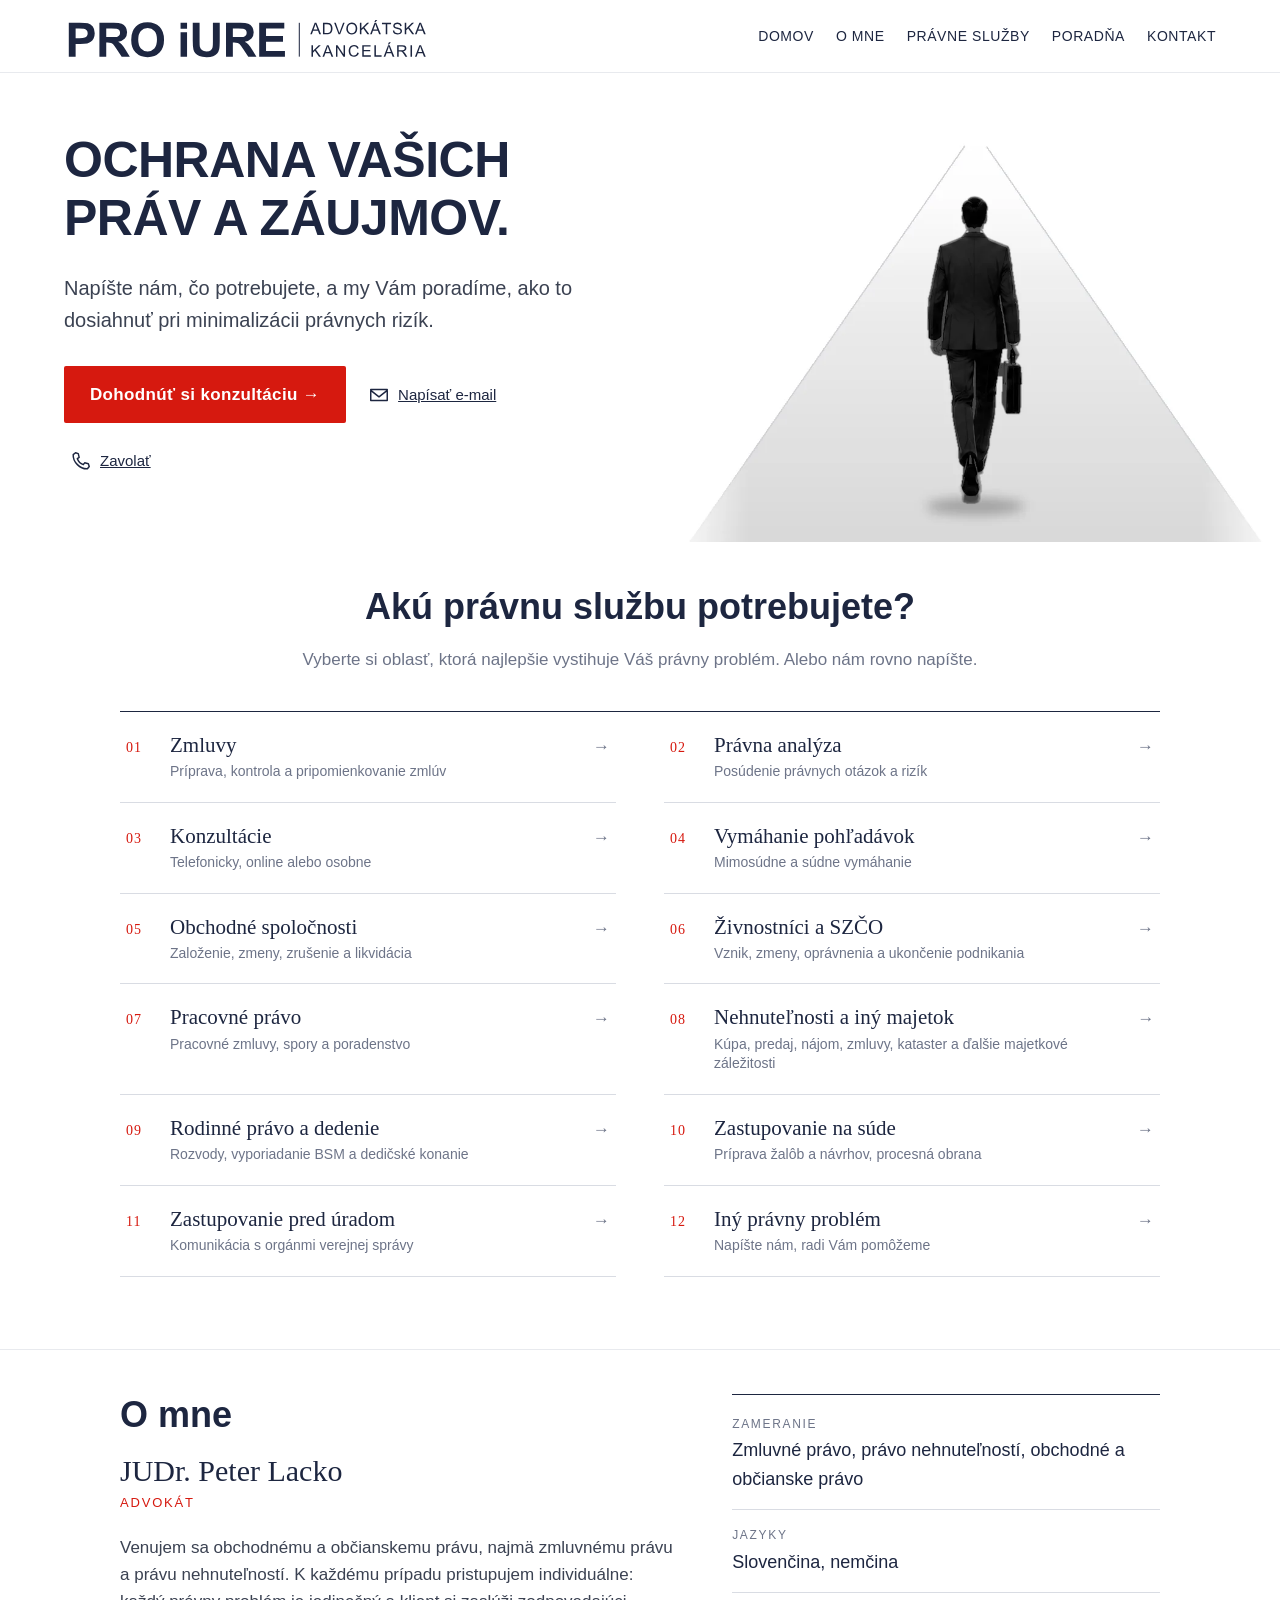
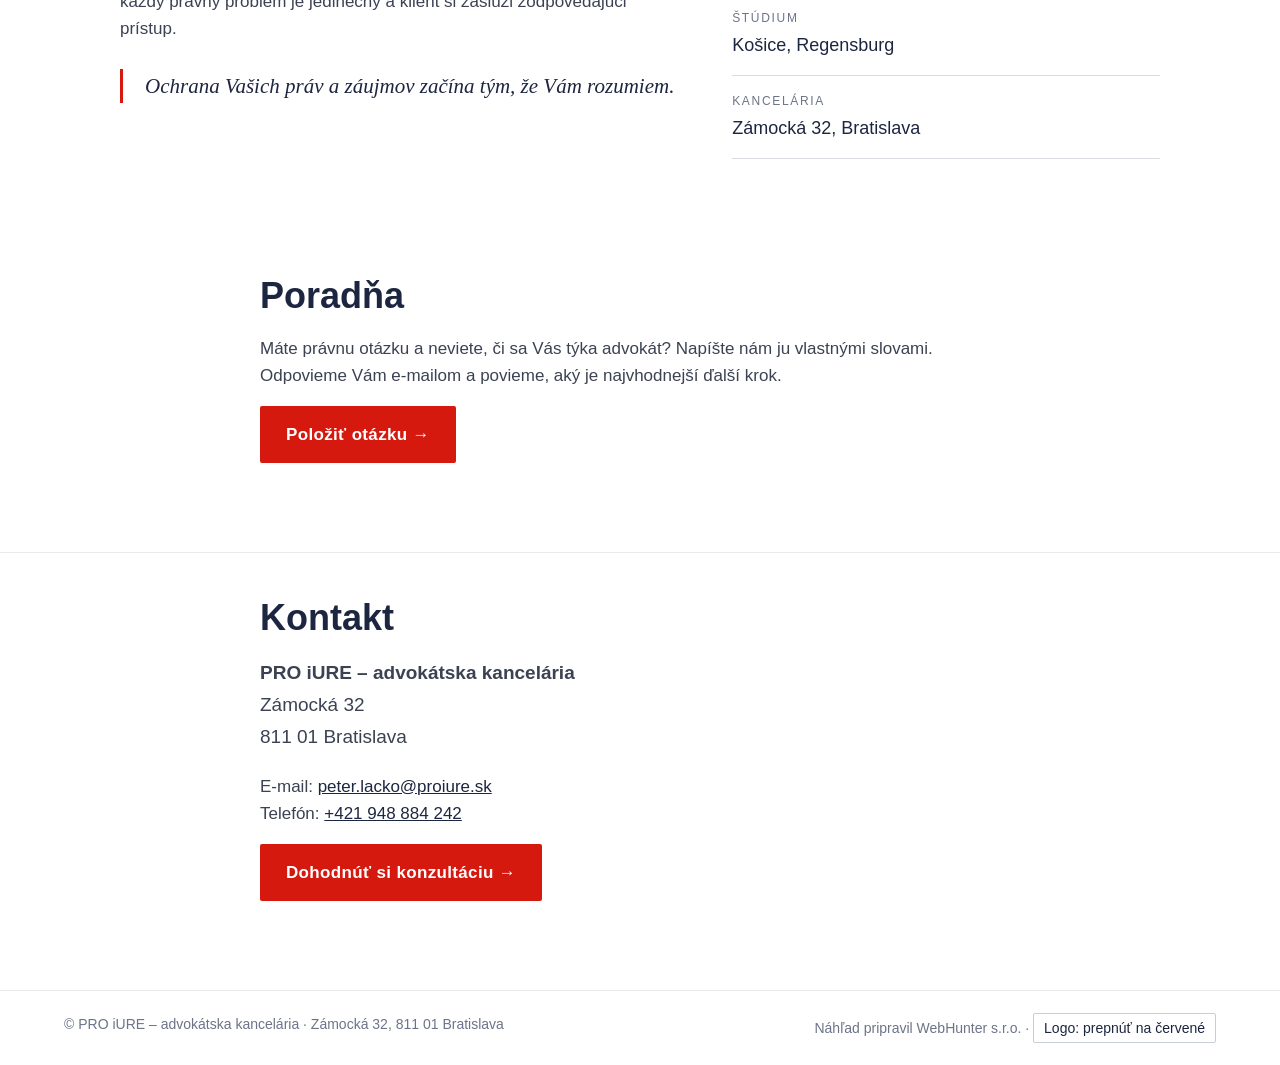
==== b/index.html @ a9480b76 "Služby typograficky bez ikon, O mne bez fotky s miestom na portrét" ====
<!DOCTYPE html>
<html lang="sk"><head>
<meta charset="utf-8"><meta name="viewport" content="width=device-width,initial-scale=1">
<meta name="robots" content="noindex,nofollow">
<meta property="og:title" content="PRO iURE – advokátska kancelária, Bratislava">
<meta property="og:description" content="Ochrana Vašich práv a záujmov. Advokátska kancelária Peter Lacko, Bratislava.">
<meta property="og:image" content="https://webhunter-navrhy.github.io/sk-proiure/img/hero-b.webp">
<script type="application/ld+json">{"@context":"https://schema.org","@type":"LegalService","name":"PRO iURE – advokátska kancelária","founder":{"@type":"Person","name":"Peter Lacko"},"email":"peter.lacko@proiure.sk","address":{"@type":"PostalAddress","addressLocality":"Bratislava","addressCountry":"SK"}}</script>
<title>PRO iURE – advokátska kancelária, Bratislava</title>
<meta name="description" content="Advokátska kancelária PRO iURE v Bratislave. Zmluvy, obchodné spoločnosti, nehnuteľnosti, pracovné právo, vymáhanie pohľadávok a zastupovanie. Slovensky a nemecky.">
<link rel="stylesheet" href="../style.css?v=11">
</head><body>
<header class="top"><a class="logo" href="#domov" aria-label="PRO iURE – advokátska kancelária"><svg xmlns="http://www.w3.org/2000/svg" viewBox="-4 -26 1072.7 130.0" aria-hidden="true" ><path transform="translate(0,100.0)" d="M10.163710777626195 0.0V-100.0H42.56480218281037Q60.982264665757164 -100.0 66.57571623465212 -98.49931787175989Q75.17053206002728 -96.24829467939973 80.96862210095497 -88.71077762619373Q86.76671214188268 -81.17326057298773 86.76671214188268 -69.23601637107777Q86.76671214188268 -60.027285129604365 83.4242837653479 -53.75170532060027Q80.0818553888131 -47.47612551159618 74.93178717598909 -43.89495225102319Q69.78171896316508 -40.3137789904502 64.46111869031378 -39.15416098226466Q57.23055934515689 -37.72169167803547 43.519781718963166 -37.72169167803547H30.354706684856755V0.0ZM30.354706684856755 -83.08321964529331V-54.70668485675307H41.40518417462483Q53.34242837653479 -54.70668485675307 57.36698499317872 -56.27557980900409Q61.391541609822646 -57.844474761255114 63.67667121418826 -61.186903137789905Q65.96180081855388 -64.5293315143247 65.96180081855388 -68.96316507503411Q65.96180081855388 -74.42019099590723 62.755798090040926 -77.96725784447477Q59.54979536152797 -81.5143246930423 54.63847203274216 -82.40109140518418Q51.02319236016371 -83.08321964529331 40.10914051841746 -83.08321964529331Z M100.61664392905865 0.0V-100.0H143.11323328785812Q159.14324693042292 -100.0 166.40791268758528 -97.3055934515689Q173.67257844474761 -94.61118690313779 178.03819918144612 -87.72169167803547Q182.40381991814462 -80.83219645293315 182.40381991814462 -71.96452933151433Q182.40381991814462 -60.70941336971351 175.78717598908594 -53.37653478854025Q169.17053206002728 -46.043656207366986 156.00545702592086 -44.13369713506139Q162.55388813096863 -40.3137789904502 166.81718963165076 -35.74351978171896Q171.08049113233287 -31.173260572987722 178.31105047748974 -19.508867667121418L190.52114597544337 0.0H166.3738062755798L151.7762619372442 -21.759890859481583Q144.0 -33.42428376534789 141.1350613915416 -36.45975443383357Q138.2701227830832 -39.49522510231924 135.06412005457025 -40.620736698499314Q131.85811732605728 -41.7462482946794 124.90040927694406 -41.7462482946794H120.80763983628921V0.0ZM120.80763983628921 -57.70804911323329H135.7462482946794Q150.27557980900409 -57.70804911323329 153.89085948158254 -58.93587994542974Q157.50613915416096 -60.16371077762619 159.5525238744884 -63.165075034106415Q161.59890859481584 -66.16643929058664 161.59890859481584 -70.66848567530695Q161.59890859481584 -75.7162346521146 158.90450204638472 -78.8199181446112Q156.2100954979536 -81.92360163710778 151.2987721691678 -82.74215552523874Q148.8431105047749 -83.08321964529331 136.56480218281035 -83.08321964529331H120.80763983628921Z M194.54843110504774 -49.38608458390178Q194.54843110504774 -64.66575716234652 199.11869031377898 -75.03410641200546Q202.5293315143247 -82.67394270122783 208.42974079126876 -88.74488403819919Q214.33015006821282 -94.81582537517053 221.35607094133695 -97.74897680763983Q230.70122783083218 -101.70532060027286 242.9113233287858 -101.70532060027286Q265.012278308322 -101.70532060027286 278.2796725784448 -87.99454297407914Q291.5470668485675 -74.2837653478854 291.5470668485675 -49.86357435197817Q291.5470668485675 -25.648021828103683 278.3819918144611 -11.971350613915416Q265.2169167803547 1.7053206002728514 243.18417462482947 1.7053206002728514Q220.87858117326056 1.7053206002728514 207.71350613915416 -11.903137789904502Q194.54843110504774 -25.511596180081856 194.54843110504774 -49.38608458390178ZM215.35334242837652 -50.068212824010914Q215.35334242837652 -33.08321964529332 223.19781718963162 -24.317871759890863Q231.04229195088675 -15.552523874488404 243.11596180081855 -15.552523874488404Q255.18963165075036 -15.552523874488404 262.9317871759891 -24.249658935879943Q270.6739427012278 -32.946793997271484 270.6739427012278 -50.34106412005457Q270.6739427012278 -67.53069577080491 263.1364256480218 -75.98908594815825Q255.59890859481584 -84.4474761255116 243.11596180081855 -84.4474761255116Q230.63301500682127 -84.4474761255116 222.99317871759888 -75.88676671214188Q215.35334242837652 -67.32605729877217 215.35334242837652 -50.068212824010914Z  M340.39290586630284 -82.26466575716235V-100.0H359.5607094133697V-82.26466575716235ZM340.39290586630284 0.0V-72.44201909959072H359.5607094133697V0.0Z M376.4120054570259 -100.0H396.60300136425644V-45.839017735334245Q396.60300136425644 -32.946793997271484 397.3533424283765 -29.1268758526603Q398.64938608458385 -22.987721691678036 403.5266030013642 -19.27012278308322Q408.40381991814456 -15.552523874488404 416.8622100954979 -15.552523874488404Q425.4570259208731 -15.552523874488404 429.82264665757157 -19.065484311050476Q434.1882673942701 -22.57844474761255 435.075034106412 -27.694406548431104Q435.96180081855385 -32.81036834924966 435.96180081855385 -44.679399727148706V-100.0H456.1527967257844V-47.47612551159618Q456.1527967257844 -29.46793997271487 454.5156889495225 -22.032742155525238Q452.87858117326056 -14.597544338335608 448.4788540245566 -9.481582537517053Q444.07912687585264 -4.365620736698499 436.7121418826739 -1.330150068212824Q429.3451568894952 1.7053206002728514 417.47612551159614 1.7053206002728514Q403.1514324693042 1.7053206002728514 395.75034106412 -1.6030013642564804Q388.34924965893583 -4.911323328785812 384.0518417462482 -10.197817189631651Q379.75443383356065 -15.48431105047749 378.3901773533424 -21.282401091405184Q376.4120054570259 -29.877216916780355 376.4120054570259 -46.65757162346521Z M474.70941336971345 0.0V-100.0H517.2060027285129Q533.2360163710778 -100.0 540.5006821282401 -97.3055934515689Q547.7653478854024 -94.61118690313779 552.1309686221009 -87.72169167803547Q556.4965893587994 -80.83219645293315 556.4965893587994 -71.96452933151433Q556.4965893587994 -60.70941336971351 549.8799454297407 -53.37653478854025Q543.263301500682 -46.043656207366986 530.0982264665756 -44.13369713506139Q536.6466575716235 -40.3137789904502 540.9099590723056 -35.74351978171896Q545.1732605729876 -31.173260572987722 552.4038199181446 -19.508867667121418L564.6139154160982 0.0H540.4665757162346L525.869031377899 -21.759890859481583Q518.0927694406548 -33.42428376534789 515.2278308321963 -36.45975443383357Q512.362892223738 -39.49522510231924 509.156889495225 -40.620736698499314Q505.9508867667121 -41.7462482946794 498.9931787175989 -41.7462482946794H494.900409276944V0.0ZM494.900409276944 -57.70804911323329H509.8390177353342Q524.3683492496589 -57.70804911323329 527.9836289222374 -58.93587994542974Q531.5989085948157 -60.16371077762619 533.6452933151431 -63.165075034106415Q535.6916780354707 -66.16643929058664 535.6916780354707 -70.66848567530695Q535.6916780354707 -75.7162346521146 532.9972714870396 -78.8199181446112Q530.3028649386084 -81.92360163710778 525.3915416098226 -82.74215552523874Q522.9358799454296 -83.08321964529331 510.6575716234652 -83.08321964529331H494.900409276944Z M572.7339699863574 0.0V-100.0H646.8813096862209V-83.08321964529331H592.9249658935879V-60.91405184174625H643.1296043656207V-44.065484311050476H592.9249658935879V-16.84856753069577H648.7912687585265V0.0Z"/><rect x="689.7" y="0" width="3" height="100.0"/><path transform="translate(723.7,34.0)" d="M-0.06952965235173825 0.0 12.978868438991139 -33.97682344921609H17.822767552828903L31.728698023176552 0.0H26.606680299931835L22.643490115882756 -10.29038854805726H8.43626448534424L4.704839809134288 0.0ZM9.734151329243353 -13.952283571915475H21.25289706884799L17.70688479890934 -23.36196319018405Q16.084526244035448 -27.64962508520791 15.296523517382413 -30.407634628493525Q14.647580095432856 -27.139740967961828 13.465576005453306 -23.918200408997954Z M37.452514539721264 0.0V-33.97682344921609H49.1566726855972Q53.11986286964628 -33.97682344921609 55.205752440198424 -33.49011588275392Q58.125997838971436 -32.81799591002045 60.18871085873967 -31.056578050443083Q62.877190749673545 -28.785276073619634 64.20984241974853 -25.250852079072942Q65.54249408982352 -21.716428084526246 65.54249408982352 -17.173824130879346Q65.54249408982352 -13.303340149965917 64.63860860925092 -10.313565098841172Q63.73472312867832 -7.323790047716428 62.32095353085964 -5.365371506475801Q60.90718393304097 -3.406952965235174 59.226884001207296 -2.2828902522154055Q57.546584069373615 -1.1588275391956373 55.170987614022565 -0.5794137695978187Q52.79539115867151 0.0 49.712909904411106 0.0ZM41.948765391800336 -4.009543285616905H49.203025787165025Q52.56362565083238 -4.009543285616905 54.47569109050518 -4.635310156782549Q56.38775653017798 -5.261077027948193 57.52340751858971 -6.396728016359918Q59.12258952267968 -7.995910020449898 60.01488672786033 -10.695978186775733Q60.90718393304097 -13.396046353101568 60.90718393304097 -17.243353783231086Q60.90718393304097 -22.573960463531016 59.157354348855556 -25.43626448534424Q57.40752476467014 -28.298568507157466 54.90445728000756 -29.2719836400818Q53.09668631886237 -29.967280163599185 49.08714303324546 -29.967280163599185H41.948765391800336Z M83.5730590726259 0.0 70.40877822736346 -33.97682344921609H75.27585389198514L84.10611974065588 -9.293796864349012Q85.17224107671588 -6.32719836400818 85.89071415101718 -3.7314246762099526Q86.67871687767021 -6.512610770279482 87.72166166294627 -9.293796864349012L96.89957577337573 -33.97682344921609H101.48853282859045L88.18519267862453 0.0Z M106.28528731377867 -16.5480572597137Q106.28528731377867 -25.007498295841856 110.82789126742557 -29.79345603271984Q115.37049522107246 -34.57941376959782 122.55522596408541 -34.57941376959782Q127.2600657732197 -34.57941376959782 131.03784355099748 -32.331288343558285Q134.81562132877525 -30.083162917518745 136.7972164207998 -26.062031356509884Q138.77881151282435 -22.040899795501023 138.77881151282435 -16.942058623040218Q138.77881151282435 -11.773687798227677 136.6929219422722 -7.6946148602590325Q134.60703237172004 -3.615541922290389 130.78290149237444 -1.5180640763462852Q126.95877061302883 0.5794137695978187 122.5320494133015 0.5794137695978187Q117.73450340103156 0.5794137695978187 113.95672562325379 -1.7382413087934563Q110.178947845476 -4.055896387184731 108.23211757962733 -8.065439672801636Q106.28528731377867 -12.074982958418541 106.28528731377867 -16.5480572597137ZM110.9205974705612 -16.478527607361965Q110.9205974705612 -10.336741649625086 114.22325595726878 -6.802317655078392Q117.52591444397635 -3.2678936605316973 122.50887286251759 -3.2678936605316973Q127.58453748419447 -3.2678936605316973 130.86401942011813 -6.837082481254261Q134.14350135604178 -10.406271301976824 134.14350135604178 -16.96523517382413Q134.14350135604178 -21.113837764144513 132.74132003361507 -24.207907293796865Q131.33913871118835 -27.301976823449216 128.6390705448625 -29.005453306066805Q125.93900237853667 -30.70892978868439 122.57840251486932 -30.70892978868439Q117.8040330533833 -30.70892978868439 114.36231526197224 -27.429447852760738Q110.9205974705612 -24.149965916837083 110.9205974705612 -16.478527607361965Z M146.51898794756946 0.0V-33.97682344921609H151.01523879964853V-17.127471029311522L167.887767770337 -33.97682344921609H173.98320062650606L159.7296218943997 -20.209952283571916L174.6089674976717 0.0H168.67577049699003L156.57761098778758 -17.19700068166326L151.01523879964853 -11.773687798227677V0.0Z M176.76359519349384 0.0 189.81199328483672 -33.97682344921609H194.6558923986745L208.56182286902214 0.0H203.43980514577743L199.47661496172833 -10.29038854805726H185.26938933118984L181.53796465497987 0.0ZM186.56727617508895 -13.952283571915475H198.0860219146936L194.54000964475492 -23.36196319018405Q192.91765108988105 -27.64962508520791 192.129648363228 -30.407634628493525Q191.48070494127845 -27.139740967961828 190.2987008512989 -23.918200408997954ZM189.37163881994238 -36.06271301976824 192.45412007420276 -42.5521472392638H197.92378605920618L192.82494488674539 -36.06271301976824Z M222.9304928279663 0.0V-29.967280163599185H211.73621879933646V-33.97682344921609H238.66737081024309V-29.967280163599185H227.42674368004538V0.0Z M243.88130320954173 -10.916155419222905 248.12261200299776 -11.286980231765508Q248.4239071631886 -8.737559645535105 249.52479332542447 -7.103612815269257Q250.62567948766034 -5.469665985003409 252.9433345660516 -4.461486025903204Q255.26098964444287 -3.4533060668029996 258.15805849243196 -3.4533060668029996Q260.7306556294463 -3.4533060668029996 262.70066244607887 -4.21813224267212Q264.67066926271144 -4.982958418541241 265.6324961202438 -6.315610088616223Q266.5943229777762 -7.6482617586912065 266.5943229777762 -9.224267211997274Q266.5943229777762 -10.823449216087253 265.6672609464197 -12.01704158145876Q264.74019891506316 -13.210633946830267 262.6079562429432 -14.021813224267213Q261.2405397466924 -14.554873892297206 256.558876488342 -15.678936605316974Q251.8772132299916 -16.80299931833674 249.99991261649467 -17.79959100204499Q247.56637478418384 -19.07430129516019 246.37278241881233 -20.96319018404908Q245.17919005344083 -22.85207907293797 245.17919005344083 -25.192910702113156Q245.17919005344083 -27.765507839127473 246.63931275282732 -30.00204498977505Q248.09943545221384 -32.23858214042263 250.9037980970673 -33.397409679618264Q253.70816074192072 -34.556237218813905 257.1382902579398 -34.556237218813905Q260.91606803571756 -34.556237218813905 263.8015486083147 -33.33946830265849Q266.68702918091185 -32.122699386503065 268.239858083434 -29.758691206543965Q269.79268698595615 -27.394683026584868 269.9085697398757 -24.404907975460123L265.59773129406796 -24.080436264485346Q265.25008303230925 -27.301976823449216 263.2453113895008 -28.947511929107023Q261.2405397466924 -30.593047034764826 257.3237026642111 -30.593047034764826Q253.24462972624247 -30.593047034764826 251.3789173881375 -29.098159509202453Q249.51320505003252 -27.603271983640084 249.51320505003252 -25.49420586230402Q249.51320505003252 -23.663258350374914 250.83426844471555 -22.481254260395364Q252.13215528861465 -21.299250170415814 257.61340954901004 -20.059304703476485Q263.0946638094054 -18.819359236537153 265.1342002783897 -17.89229720518064Q268.10079877873056 -16.52488070892979 269.5145683765492 -14.427402862985685Q270.9283379743679 -12.329925017041582 270.9283379743679 -9.595092024539877Q270.9283379743679 -6.883435582822086 269.3755090718457 -4.484662576687117Q267.8226801693236 -2.085889570552147 264.91402304594254 -0.7532379004771643Q262.0053659225615 0.5794137695978187 258.3666474494872 0.5794137695978187Q253.75451384348855 0.5794137695978187 250.63726776305228 -0.7648261758691208Q247.520021682616 -2.10906612133606 245.7470155476467 -4.809134287661895Q243.97400941267736 -7.50920245398773 243.88130320954173 -10.916155419222905Z M279.01616267087167 0.0V-33.97682344921609H283.51241352295074V-17.127471029311522L300.38494249363924 -33.97682344921609H306.4803753498083L292.22679661770195 -20.209952283571916L307.10614222097394 0.0H301.17294522029226L289.0747857110898 -17.19700068166326L283.51241352295074 -11.773687798227677V0.0Z M309.2607699167961 0.0 322.30916800813895 -33.97682344921609H327.15306712197673L341.0589975923244 0.0H335.93697986907966L331.97378968503057 -10.29038854805726H317.76656405449205L314.0351393782821 0.0ZM319.06445089839116 -13.952283571915475H330.5831966379958L327.0371843680572 -23.36196319018405Q325.41482581318326 -27.64962508520791 324.62682308653024 -30.407634628493525Q323.97787966458066 -27.139740967961828 322.79587557460115 -23.918200408997954Z"/><path transform="translate(723.7,100.0)" d="M3.476482617586912 0.0V-33.97682344921609H7.972733469665985V-17.127471029311522L24.845262440354464 -33.97682344921609H30.94069529652352L16.687116564417177 -20.209952283571916L31.566462167689163 0.0H25.633265167007497L13.535105657805044 -17.19700068166326L7.972733469665985 -11.773687798227677V0.0Z M36.06449666499582 0.0 49.112894756338704 -33.97682344921609H53.95679387017647L67.86272434052411 0.0H62.7407066172794L58.77751643323032 -10.29038854805726H44.5702908026918L40.83886612648185 0.0ZM45.868177646590915 -13.952283571915475H57.38692338619555L53.840911116256905 -23.36196319018405Q52.21855256138301 -27.64962508520791 51.43054983472997 -30.407634628493525Q50.78160641278042 -27.139740967961828 49.59960232280087 -23.918200408997954Z M75.88359455698551 0.0V-33.97682344921609H80.49572816298415L98.34167226659696 -7.300613496932516V-33.97682344921609H102.65251071240473V0.0H98.0403771064061L80.19443300279329 -26.699386503067487V0.0Z M138.92559633445578 -11.912747102931153 143.42184718653485 -10.777096114519427Q142.00807758871616 -5.237900477164281 138.334594289466 -2.329243353783231Q134.66111099021583 0.5794137695978187 129.35368086069982 0.5794137695978187Q123.86083832491249 0.5794137695978187 120.41912053350146 -1.6571233810497616Q116.9774027420904 -3.893660531697342 115.18122005633717 -8.134969325153374Q113.38503737058393 -12.376278118609408 113.38503737058393 -17.243353783231086Q113.38503737058393 -22.550783912747104 115.4129855641763 -26.502385821404225Q117.44093375776866 -30.45398773006135 121.18394670937056 -32.505112474437624Q124.92695966097247 -34.556237218813905 129.42321051305154 -34.556237218813905Q134.52205168551237 -34.556237218813905 137.9985343030993 -31.960463531015677Q141.4750169206862 -29.36468984321745 142.84243341693704 -24.659850034083163L138.4157122172097 -23.61690524880709Q137.23370812723016 -27.32515337423313 134.98558270119062 -29.01704158145876Q132.7374572751511 -30.70892978868439 129.3305043099159 -30.70892978868439Q125.41366722743464 -30.70892978868439 122.78312871346054 -28.83162917518746Q120.15259019948645 -26.954328561690527 119.08646886342646 -23.790729379686436Q118.02034752736648 -20.627130197682344 118.02034752736648 -17.266530334015Q118.02034752736648 -12.932515337423313 119.28346954508973 -9.699386503067485Q120.54659156281296 -6.466257668711656 123.21189490296294 -4.867075664621677Q125.8771982431129 -3.2678936605316973 128.9828560481572 -3.2678936605316973Q132.76063382593497 -3.2678936605316973 135.37958406451713 -5.446489434219496Q137.99853430309926 -7.625085207907294 138.92559633445578 -11.912747102931153Z M153.5286069735484 0.0V-33.97682344921609H178.0957508044959V-29.967280163599185H158.02485782562746V-19.56100886162236H176.82104051138072V-15.574642126789367H158.02485782562746V-4.009543285616905H178.88375353114895V0.0Z M189.38451468148904 0.0V-33.97682344921609H193.8807655335681V-4.009543285616905H210.6142351995531V0.0Z M216.71145170094974 0.0 229.7598497922926 -33.97682344921609H234.6037489061304L248.50967937647803 0.0H243.38766165323332L239.42447146918425 -10.29038854805726H225.21724583864574L221.48582116243577 0.0ZM226.51513268254485 -13.952283571915475H238.03387842214948L234.4878661522108 -23.36196319018405Q232.86550759733694 -27.64962508520791 232.0775048706839 -30.407634628493525Q231.42856144873434 -27.139740967961828 230.24655735875479 -23.918200408997954ZM229.31949532739827 -36.06271301976824 232.40197658165866 -42.5521472392638H237.87164256666208L232.77280139420128 -36.06271301976824Z M256.646432346859 0.0V-33.97682344921609H271.7111903564023Q276.2537943100492 -33.97682344921609 278.61780249000833 -33.061349693251536Q280.9818106699674 -32.14587593728698 282.39558026778604 -29.828220858895705Q283.80934986560476 -27.510565780504432 283.80934986560476 -24.706203135650988Q283.80934986560476 -21.0906612133606 281.46851823642953 -18.610770279481937Q279.12768660725436 -16.130879345603272 274.2374343918488 -15.458759372869803Q276.02202880221006 -14.601226993865032 276.9490908335666 -13.766871165644172Q278.91909765019915 -11.959100204498977 280.6805155097765 -9.247443762781186L286.5905359596743 0.0H280.93545756839956L276.4392067163205 -7.068847989093388Q274.4691998996879 -10.12815269256987 273.1944896065727 -11.750511247443763Q271.9197793134575 -13.372869802317656 270.91159935435735 -14.021813224267213Q269.9034193952571 -14.67075664621677 268.86047460998105 -14.92569870483981Q268.0956484341119 -15.087934560327199 266.35740712531845 -15.087934560327199H261.1426831989381V0.0ZM261.1426831989381 -18.98159509202454H270.8073048758297Q273.8897861300901 -18.98159509202454 275.6280274388836 -19.61895023858214Q277.366268747677 -20.25630538513974 278.27015422824957 -21.65848670756646Q279.1740397088222 -23.060668029993185 279.1740397088222 -24.706203135650988Q279.1740397088222 -27.116564417177916 277.4242101246368 -28.66939331970007Q275.67438054045135 -30.22222222222222 271.8966027626736 -30.22222222222222H261.1426831989381Z M296.0947054263061 0.0V-33.97682344921609H300.5909562783852V0.0Z M309.26076991679616 0.0 322.309168008139 -33.97682344921609H327.1530671219768L341.05899759232443 0.0H335.9369798690797L331.9737896850306 -10.29038854805726H317.7665640544921L314.03513937828217 0.0ZM319.0644508983912 -13.952283571915475H330.58319663799585L327.03718436805724 -23.36196319018405Q325.4148258131833 -27.64962508520791 324.6268230865303 -30.407634628493525Q323.9778796645807 -27.139740967961828 322.7958755746012 -23.918200408997954Z"/></svg></a>
<button class="burger" type="button" aria-label="Menu" aria-expanded="false"><span></span></button><nav aria-label="Hlavné menu" id="menu"><a href="#domov">Domov</a><a href="#o-mne">O mne</a><a href="#sluzby">Právne služby</a><a href="#poradna">Poradňa</a><a href="#kontakt">Kontakt</a></nav></header>
<main id="domov">
<section class="hero"><div class="hero-t">
<h1>Ochrana Vašich práv a záujmov.</h1>
<p class="lead">Napíšte nám, čo potrebujete, a my Vám poradíme, ako to dosiahnuť pri minimalizácii právnych rizík.</p>
<p class="cta"><a class="btn" href="#kontakt">Dohodnúť si konzultáciu →</a><a class="ic ic-t" href="mailto:peter.lacko@proiure.sk" aria-label="Napísať e-mail"><svg viewBox="0 0 24 24"><path d="M3 6h18v12H3zM3 7l9 7 9-7"/></svg><span>Napísať e-mail</span></a><a class="ic" href="tel:+421948884242" aria-label="Zavolať"><svg viewBox="0 0 24 24"><path d="M6 3l3 1 1 4-2 1.5a11 11 0 0 0 6.500 6.500L16 14l4 1 1 3-2 2.500C11 21 3 13 3.500 5z"/></svg><span>Zavolať</span></a></p>
</div>
<picture class="hero-i"><source media="(max-width:700px)" srcset="../img/hero-b-640.webp?v=9"><img src="../img/hero-b.webp?v=9" width="1000" height="770" alt="Advokát s aktovkou kráča priamou cestou"></picture>
</section>
<section id="sluzby" class="sec"><h2>Akú právnu službu potrebujete?</h2>
<p class="sub">Vyberte si oblasť, ktorá najlepšie vystihuje Váš právny problém. Alebo nám rovno napíšte.</p>
<div class="tiles"><a class="tile" href="#s-zmluvy" data-open="zmluvy"><em class="n" aria-hidden="true">01</em><span><b>Zmluvy</b><small>Príprava, kontrola a pripomienkovanie zmlúv</small></span><i aria-hidden="true">→</i></a><a class="tile" href="#s-analyza" data-open="analyza"><em class="n" aria-hidden="true">02</em><span><b>Právna analýza</b><small>Posúdenie právnych otázok a rizík</small></span><i aria-hidden="true">→</i></a><a class="tile" href="#s-konzultacie" data-open="konzultacie"><em class="n" aria-hidden="true">03</em><span><b>Konzultácie</b><small>Telefonicky, online alebo osobne</small></span><i aria-hidden="true">→</i></a><a class="tile" href="#s-pohladavky" data-open="pohladavky"><em class="n" aria-hidden="true">04</em><span><b>Vymáhanie pohľadávok</b><small>Mimosúdne a súdne vymáhanie</small></span><i aria-hidden="true">→</i></a><a class="tile" href="#s-spolocnosti" data-open="spolocnosti"><em class="n" aria-hidden="true">05</em><span><b>Obchodné spoločnosti</b><small>Založenie, zmeny, zrušenie a likvidácia</small></span><i aria-hidden="true">→</i></a><a class="tile" href="#s-zivnostnici" data-open="zivnostnici"><em class="n" aria-hidden="true">06</em><span><b>Živnostníci a SZČO</b><small>Vznik, zmeny, oprávnenia a ukončenie podnikania</small></span><i aria-hidden="true">→</i></a><a class="tile" href="#s-praca" data-open="praca"><em class="n" aria-hidden="true">07</em><span><b>Pracovné právo</b><small>Pracovné zmluvy, spory a poradenstvo</small></span><i aria-hidden="true">→</i></a><a class="tile" href="#s-nehnutelnosti" data-open="nehnutelnosti"><em class="n" aria-hidden="true">08</em><span><b>Nehnuteľnosti a iný majetok</b><small>Kúpa, predaj, nájom, zmluvy, kataster a ďalšie majetkové záležitosti</small></span><i aria-hidden="true">→</i></a><a class="tile" href="#s-rodina" data-open="rodina"><em class="n" aria-hidden="true">09</em><span><b>Rodinné právo a dedenie</b><small>Rozvody, vyporiadanie BSM a dedičské konanie</small></span><i aria-hidden="true">→</i></a><a class="tile" href="#s-sud" data-open="sud"><em class="n" aria-hidden="true">10</em><span><b>Zastupovanie na súde</b><small>Príprava žalôb a návrhov, procesná obrana</small></span><i aria-hidden="true">→</i></a><a class="tile" href="#s-urady" data-open="urady"><em class="n" aria-hidden="true">11</em><span><b>Zastupovanie pred úradom</b><small>Komunikácia s orgánmi verejnej správy</small></span><i aria-hidden="true">→</i></a><a class="tile" href="#s-ine" data-open="ine"><em class="n" aria-hidden="true">12</em><span><b>Iný právny problém</b><small>Napíšte nám, radi Vám pomôžeme</small></span><i aria-hidden="true">→</i></a></div>
<div class="dets" id="detaily"><article id="s-zmluvy" class="det" tabindex="-1"><h3>Zmluvy</h3><p>Vypracovanie a posudzovanie obchodnoprávnych a občianskoprávnych zmlúv. Zmluvu pred podpisom skontrolujeme a upozorníme Vás na riziká.</p><a class="btn" href="mailto:peter.lacko@proiure.sk?subject=Zmluvy">Napíšte nám k téme „Zmluvy“ →</a></article><article id="s-analyza" class="det" tabindex="-1"><h3>Právna analýza</h3><p>Posúdime Vašu právnu otázku alebo plánovaný krok a povieme Vám, aké riziká z neho plynú a ako ich obmedziť.</p><a class="btn" href="mailto:peter.lacko@proiure.sk?subject=Právna%20analýza">Napíšte nám k téme „Právna analýza“ →</a></article><article id="s-konzultacie" class="det" tabindex="-1"><h3>Konzultácie</h3><p>Konzultáciu si môžete dohodnúť telefonicky, online alebo osobne v kancelárii v Bratislave. Najrýchlejšie nám napíšte, čo potrebujete.</p><a class="btn" href="mailto:peter.lacko@proiure.sk?subject=Konzultácie">Napíšte nám k téme „Konzultácie“ →</a></article><article id="s-pohladavky" class="det" tabindex="-1"><h3>Vymáhanie pohľadávok</h3><p>Mimosúdne aj súdne vymáhanie pohľadávok, zastupovanie veriteľov vrátane konkurzného konania.</p><a class="btn" href="mailto:peter.lacko@proiure.sk?subject=Vymáhanie%20pohľadávok">Napíšte nám k téme „Vymáhanie pohľadávok“ →</a></article><article id="s-spolocnosti" class="det" tabindex="-1"><h3>Obchodné spoločnosti</h3><p>Zakladanie obchodných spoločností, zmeny v obchodnom registri, valné zhromaždenia, zbierka listín, splynutie, zlúčenie a rozdelenie, zrušenie a likvidácia.</p><a class="btn" href="mailto:peter.lacko@proiure.sk?subject=Obchodné%20spoločnosti">Napíšte nám k téme „Obchodné spoločnosti“ →</a></article><article id="s-zivnostnici" class="det" tabindex="-1"><h3>Živnostníci a SZČO</h3><p>Pomôžeme Vám so vznikom, zmenami aj ukončením podnikania živnostníka a samostatne zárobkovo činnej osoby.</p><a class="btn" href="mailto:peter.lacko@proiure.sk?subject=Živnostníci%20a%20SZČO">Napíšte nám k téme „Živnostníci a SZČO“ →</a></article><article id="s-praca" class="det" tabindex="-1"><h3>Pracovné právo</h3><p>Pracovné zmluvy, skončenie pracovného pomeru a zastupovanie na súdoch v pracovnoprávnych sporoch.</p><a class="btn" href="mailto:peter.lacko@proiure.sk?subject=Pracovné%20právo">Napíšte nám k téme „Pracovné právo“ →</a></article><article id="s-nehnutelnosti" class="det" tabindex="-1"><h3>Nehnuteľnosti a iný majetok</h3><p>Nadobúdanie a prevod nehnuteľností, nájomné a kúpne zmluvy, návrhy na vklad do katastra a ďalšie majetkové záležitosti.</p><a class="btn" href="mailto:peter.lacko@proiure.sk?subject=Nehnuteľnosti%20a%20iný%20majetok">Napíšte nám k téme „Nehnuteľnosti a iný majetok“ →</a></article><article id="s-rodina" class="det" tabindex="-1"><h3>Rodinné právo a dedenie</h3><p>Rozvody, vyporiadanie bezpodielového spoluvlastníctva manželov a dedičské konanie.</p><a class="btn" href="mailto:peter.lacko@proiure.sk?subject=Rodinné%20právo%20a%20dedenie">Napíšte nám k téme „Rodinné právo a dedenie“ →</a></article><article id="s-sud" class="det" tabindex="-1"><h3>Zastupovanie na súde</h3><p>Príprava žalôb, návrhov a opravných prostriedkov a zastupovanie pred súdmi vo všetkých stupňoch konania.</p><a class="btn" href="mailto:peter.lacko@proiure.sk?subject=Zastupovanie%20na%20súde">Napíšte nám k téme „Zastupovanie na súde“ →</a></article><article id="s-urady" class="det" tabindex="-1"><h3>Zastupovanie pred úradom</h3><p>Zastupovanie v správnom konaní, vypracovanie podaní a návrhov, opravné prostriedky a súdne preskúmanie rozhodnutí.</p><a class="btn" href="mailto:peter.lacko@proiure.sk?subject=Zastupovanie%20pred%20úradom">Napíšte nám k téme „Zastupovanie pred úradom“ →</a></article><article id="s-ine" class="det" tabindex="-1"><h3>Iný právny problém</h3><p>Nenašli ste svoju oblasť? Napíšte nám, o čo ide, a povieme Vám, či Vám vieme pomôcť a ako ďalej.</p><a class="btn" href="mailto:peter.lacko@proiure.sk?subject=Iný%20právny%20problém">Napíšte nám k téme „Iný právny problém“ →</a></article></div>
</section>
<section id="o-mne" class="sec alt"><div class="o-grid">
<div class="o-t"><h2>O mne</h2>
<p class="o-name">JUDr. Peter Lacko</p><p class="o-role">advokát</p>
<p>Venujem sa obchodnému a občianskemu právu, najmä zmluvnému právu a právu nehnuteľností. K každému prípadu pristupujem individuálne: každý právny problém je jedinečný a klient si zaslúži zodpovedajúci prístup.</p>
<blockquote>Ochrana Vašich práv a záujmov začína tým, že Vám rozumiem.</blockquote></div>
<dl class="o-f"><div><dt>Zameranie</dt><dd>Zmluvné právo, právo nehnuteľností, obchodné a občianske právo</dd></div><div><dt>Jazyky</dt><dd>Slovenčina, nemčina</dd></div><div><dt>Štúdium</dt><dd>Košice, Regensburg</dd></div><div><dt>Kancelária</dt><dd>Zámocká 32, Bratislava</dd></div></dl>
<!-- FOTO: po dodaní portrétu vložiť <figure class="o-foto"><img src="img/lacko.webp" alt="JUDr. Peter Lacko"></figure> pred .o-t a pridať triedu "has-foto" na .o-grid -->
</div></section>
<section id="poradna" class="sec"><div class="narrow"><h2>Poradňa</h2>
<p>Máte právnu otázku a neviete, či sa Vás týka advokát? Napíšte nám ju vlastnými slovami. Odpovieme Vám e-mailom a povieme, aký je najvhodnejší ďalší krok.</p>
<p><a class="btn" href="mailto:peter.lacko@proiure.sk?subject=Ot%C3%A1zka%20pre%20poradu">Položiť otázku →</a></p></div></section>
<section id="kontakt" class="sec dark"><div class="narrow"><h2>Kontakt</h2>
<address><strong>PRO iURE – advokátska kancelária</strong><br>Zámocká 32<br>811 01 Bratislava</address>
<p>E-mail: <a href="mailto:peter.lacko@proiure.sk">peter.lacko@proiure.sk</a><br>Telefón: <a href="tel:+421948884242">+421 948 884 242</a></p>
<p><a class="btn" href="mailto:peter.lacko@proiure.sk?subject=Konzult%C3%A1cia">Dohodnúť si konzultáciu →</a></p></div></section>
</main>
<footer><span>© PRO iURE – advokátska kancelária · Zámocká 32, 811 01 Bratislava</span><span class="wh">Náhľad pripravil WebHunter s.r.o. · <button type="button" id="logo-farba">Logo: prepnúť na červené</button></span></footer>
<script src="../app.js?v=6"></script>
</body></html>
---- style.css ----
:root{--r:#d6190f;--n:#1d2640;--t:#3b4252;--m:#6d7488;--l:#f6f7f9}
*{box-sizing:border-box;min-width:0}body{overflow-x:hidden}html{scroll-behavior:smooth}
body{margin:0;font:400 17px/1.6 "Helvetica Neue",Arial,system-ui,sans-serif;color:var(--t);background:#fff}
h1,h2,h3{color:var(--n);line-height:1.15;margin:0 0 .5em}
.top{position:sticky;top:0;z-index:9;display:flex;justify-content:space-between;align-items:center;gap:16px;padding:14px 5vw;background:rgba(255,255,255,.96);border-bottom:1px solid #e8eaee}
.logo{color:var(--n);display:flex;align-items:center;gap:14px;text-decoration:none;color:var(--n)}
nav a{margin-left:22px;color:var(--n);text-decoration:none;font-size:14px;letter-spacing:.04em;text-transform:uppercase;padding:6px 0;border-bottom:2px solid transparent}
nav a:hover{border-color:var(--r)}
.hero{position:relative;display:grid;grid-template-columns:1.1fr 1fr;align-items:center;min-height:380px;overflow:hidden;background:#fff}
.hero-t{padding:44px 5vw;position:relative;z-index:2}
.hero h1{font-size:clamp(30px,4vw,50px);text-transform:uppercase;letter-spacing:-.01em;max-width:13em}
.lead{font-size:20px;max-width:30em;margin:0 0 30px}
.hero-i{position:absolute;right:0;top:0;bottom:0;width:58%}
.hero-i img{width:100%;height:100%;object-fit:cover;object-position:50% 5%;display:block;-webkit-mask-image:linear-gradient(90deg,transparent,#000 40%),linear-gradient(180deg,#000 70%,transparent);-webkit-mask-composite:source-in;mask-image:linear-gradient(90deg,transparent,#000 40%),linear-gradient(180deg,#000 70%,transparent);mask-composite:intersect}
.cta{display:flex;align-items:center;gap:16px;flex-wrap:wrap;margin:0}
.btn{display:inline-block;background:var(--r);color:#fff;padding:15px 26px;text-decoration:none;font-weight:600;letter-spacing:.02em;border-radius:2px}
.btn:hover{background:#b3130b}
.ic{display:inline-flex;width:46px;height:46px;align-items:center;justify-content:center;color:var(--n)}
svg{width:30px;height:30px;fill:none;stroke:currentColor;stroke-width:1.6;stroke-linecap:round;stroke-linejoin:round}
.sec{padding:44px 5vw 72px}.sec h2{font-size:clamp(26px,3vw,36px);text-align:center}
.sub{text-align:center;color:var(--m);margin:0 auto 38px;max-width:40em}
.tiles{display:grid;grid-template-columns:repeat(4,1fr);gap:12px;max-width:1280px;margin:0 auto}
.tile{display:flex;align-items:flex-start;gap:14px;padding:18px;border:1px solid #e3e6ec;text-decoration:none;color:var(--t);background:#fff;transition:border-color .15s,box-shadow .15s;position:relative;min-height:104px}
.tile:hover,.tile.sel{border-color:var(--r);box-shadow:0 6px 18px rgba(29,38,64,.08)}
.tile svg{flex:none;color:var(--n);width:38px;height:38px}
.tile b{display:block;color:var(--n);font-weight:600;line-height:1.25}.tile small{display:block;color:var(--m);font-size:14px;line-height:1.4;margin-top:4px}
.tile i{font-style:normal;margin-left:auto;color:var(--n);align-self:center}
.dets{max-width:820px;margin:0 auto}
.det{display:none;margin-top:30px;padding:30px 34px;background:var(--l);border-left:4px solid var(--r)}.det.on{display:block}
.det:focus{outline:none}.det h3{font-size:26px}
.alt{background:var(--l)}.narrow{max-width:760px;margin:0 auto}.narrow h2{text-align:left}
.dark{background:var(--n);color:#dfe3ee}.dark h2{color:#fff}.dark a:not(.btn){color:#fff}
address{font-style:normal;font-size:19px;line-height:1.7;margin-bottom:1em}
footer{display:flex;justify-content:space-between;gap:12px;flex-wrap:wrap;padding:22px 5vw;font-size:14px;color:var(--m);border-top:1px solid #e8eaee}
@media(max-width:1000px){.tiles{grid-template-columns:repeat(2,1fr)}}
@media(max-width:700px){
.top{flex-direction:column;align-items:flex-start;padding:10px 5vw}nav{display:flex;flex-wrap:wrap;gap:4px 16px}nav a{margin:0;font-size:13px;padding:10px 0}.logo{padding:3px 0}
.hero{grid-template-columns:1fr;min-height:0}.hero-t{padding:28px 5vw 0}
.hero-i{position:static;width:100%;height:230px;margin-top:-10px}.hero-i img{-webkit-mask-image:linear-gradient(180deg,transparent,#000 30%,#000 65%,transparent),linear-gradient(90deg,transparent,#000 22%,#000 78%,transparent);mask-image:linear-gradient(180deg,transparent,#000 30%,#000 65%,transparent),linear-gradient(90deg,transparent,#000 22%,#000 78%,transparent);-webkit-mask-composite:source-in;mask-composite:intersect;object-position:50% 8%}
.tiles{grid-template-columns:1fr}.sec{padding:52px 5vw}.det{padding:22px}}

footer button{font:inherit;color:var(--n);background:none;border:1px solid #c9cdd6;padding:3px 10px;cursor:pointer;border-radius:2px}

.logo svg{height:44px;width:auto;stroke:none;stroke-width:0;fill:currentColor;display:block;overflow:visible}.logo.or{color:var(--r)}
.hero{min-height:440px;background:#fff}
.hero-i{width:50%;display:flex;justify-content:flex-end;padding-right:4vw}
.hero-i img{width:auto;height:100%;max-width:100%;object-fit:contain;object-position:50% 50%;-webkit-mask-image:linear-gradient(90deg,transparent,#000 22%,#000 78%,transparent),linear-gradient(180deg,transparent,#000 8%,#000 92%,transparent);mask-image:linear-gradient(90deg,transparent,#000 22%,#000 78%,transparent),linear-gradient(180deg,transparent,#000 8%,#000 92%,transparent);-webkit-mask-composite:source-in;mask-composite:intersect}
@media(max-width:700px){.logo svg{height:34px}.hero-i{width:100%;height:300px;justify-content:center;padding:0;margin-top:0}.hero-i img{-webkit-mask-image:linear-gradient(180deg,transparent,#000 12%,#000 88%,transparent);mask-image:linear-gradient(180deg,transparent,#000 12%,#000 88%,transparent);object-position:50% 50%}}
.hero{min-height:620px}
.hero-i{width:60%;padding-right:0;justify-content:flex-end}
.hero-i img{width:100%;height:100%;object-fit:cover;object-position:50% 86%;-webkit-mask-image:linear-gradient(90deg,transparent,#000 24%);mask-image:linear-gradient(90deg,transparent,#000 24%);-webkit-mask-composite:source-over;mask-composite:add}
@media(max-width:700px){.hero{min-height:0}.hero-i{width:100%;height:420px}.hero-i img{object-position:50% 80%;-webkit-mask-image:linear-gradient(180deg,transparent,#000 12%);mask-image:linear-gradient(180deg,transparent,#000 12%)}}
.hero{min-height:560px;align-items:stretch}
.hero-t{align-self:center}
.hero-i{width:46%;padding:0 3vw 0 0;justify-content:flex-end;align-items:center}
.hero-i img{width:auto;height:100%;max-width:100%;object-fit:contain;object-position:100% 50%;-webkit-mask-image:none;mask-image:none;filter:none}
@media(max-width:700px){.hero{min-height:0}.hero-i{width:100%;height:480px;padding:0;justify-content:center}.hero-i img{object-position:50% 50%;-webkit-mask-image:none;mask-image:none}}
.hero-i img{-webkit-mask-image:linear-gradient(90deg,transparent,#000 12%,#000 88%,transparent);mask-image:linear-gradient(90deg,transparent,#000 12%,#000 88%,transparent)}

.tile.sel{border-color:var(--r);box-shadow:inset 0 0 0 1px var(--r),0 6px 18px rgba(214,25,15,.10);background:#fdf3f2}.tile.sel b,.tile.sel i{color:var(--r)}

/* v9 (19. 10.): nové hero – bez labyrintu, fotka v správnom pomere, jednotné pozadie */
.alt,.dark{background:#fff}.dark{color:var(--t)}.dark h2{color:var(--n)}.dark a:not(.btn){color:var(--n)}
.sec.alt,.sec.dark{border-top:1px solid #e8eaee}
.hero{min-height:0;align-items:center;background:#fff}
.hero-i{position:relative;width:auto;height:auto;padding:0;display:flex;justify-content:center;align-items:flex-end}
.hero-i img{width:auto;height:auto;max-width:100%;max-height:640px;object-fit:contain;-webkit-mask-image:none;mask-image:none;filter:none;display:block}
@media(max-width:700px){.hero{grid-template-columns:1fr}.hero-i{width:100%;height:auto;margin-top:8px}.hero-i img{width:100%;height:auto;max-height:none;-webkit-mask-image:none;mask-image:none}}
/* v10 mobil: plná bílá lišta, menu v jedné řadě, kontakty pod tlačítkem */
.top{background:#fff}
@media(max-width:700px){.top{padding:8px 5vw 0;gap:0}nav{flex-wrap:nowrap;width:100%;justify-content:space-between;gap:0}nav a{font-size:12px;letter-spacing:.02em;padding:11px 0}.cta .btn{width:100%;text-align:center;box-sizing:border-box}.cta .ic{width:44px;height:44px;display:inline-flex;align-items:center;justify-content:center}}
/* v12 burger */
.burger{display:none}
@media(max-width:700px){.top{flex-direction:row;align-items:center;justify-content:space-between;padding:6px 5vw;position:sticky}.logo{max-width:70%}.burger{display:block;width:44px;height:44px;background:none;border:0;position:relative;cursor:pointer}.burger span,.burger span:before,.burger span:after{position:absolute;left:10px;width:24px;height:2px;background:var(--n);content:"";transition:.2s}.burger span{top:21px}.burger span:before{top:-7px;left:0}.burger span:after{top:7px;left:0}nav{display:none;position:absolute;top:100%;left:0;right:0;background:#fff;border-bottom:1px solid #e8eaee;padding:4px 5vw 10px;flex-direction:column;width:auto}nav.open{display:flex}nav a{font-size:15px;padding:13px 0;min-height:44px;box-sizing:border-box;border-bottom:1px solid #f0f1f4}.cta .ic-t svg{width:24px}}
/* v13 kontakty s popiskom */
.cta .ic{width:auto;height:44px;padding:0 6px;gap:8px;font-size:15px;color:var(--n)}.cta .ic svg{width:22px;height:22px}
@media(max-width:700px){.cta .ic{width:auto}}
/* v11: služby typograficky (bez ikon), O mne bez fotky */
.tiles{gap:0 48px;grid-template-columns:repeat(2,1fr);max-width:1040px;border-top:1px solid var(--n)}
.tile{border:0;border-bottom:1px solid #d9dce3;background:transparent;padding:20px 6px;min-height:0;align-items:baseline;gap:18px;box-shadow:none;transition:background .15s,padding .15s}
.tile:hover,.tile.sel{border-color:#d9dce3;box-shadow:none;background:transparent;padding-left:14px}
.tile .n{font-style:normal;font:400 14px/1.6 Georgia,"Times New Roman",serif;color:var(--r);letter-spacing:.08em;flex:none;width:26px}
.tile b{font:400 21px/1.25 Georgia,"Times New Roman",serif}
.tile i{align-self:baseline;color:var(--m)}
.tile:hover b,.tile:hover i{color:var(--r)}
.tile.sel{background:transparent}.tile.sel b,.tile.sel i,.tile.sel .n{color:var(--r)}.tile.sel{border-bottom-color:var(--r)}
.det{background:transparent;border-left:0;border-top:1px solid var(--n);padding:26px 4px}
.det h3{font:400 28px/1.2 Georgia,"Times New Roman",serif}
.o-grid{max-width:1040px;margin:0 auto;display:grid;grid-template-columns:1.3fr 1fr;gap:56px;align-items:start}
.o-grid.has-foto{grid-template-columns:260px 1.3fr 1fr}.o-foto{margin:0}.o-foto img{width:100%;height:auto;display:block}
.o-t h2{text-align:left}.o-name{font:400 30px/1.2 Georgia,"Times New Roman",serif;color:var(--n);margin:0}.o-role{color:var(--r);text-transform:uppercase;letter-spacing:.14em;font-size:13px;margin:4px 0 20px}
.o-t blockquote{margin:26px 0 0;padding:2px 0 2px 22px;border-left:3px solid var(--r);font:italic 400 21px/1.45 Georgia,"Times New Roman",serif;color:var(--n)}
.o-f{margin:0;padding-top:4px;border-top:1px solid var(--n)}.o-f div{padding:16px 0;border-bottom:1px solid #d9dce3}.o-f dt{font-size:12px;text-transform:uppercase;letter-spacing:.14em;color:var(--m);margin-bottom:2px}.o-f dd{margin:0;color:var(--n);font-size:18px}
@media(max-width:1000px){.o-grid,.o-grid.has-foto{grid-template-columns:1fr;gap:28px}}
@media(max-width:700px){.tiles{grid-template-columns:1fr}.tile b{font-size:19px}}
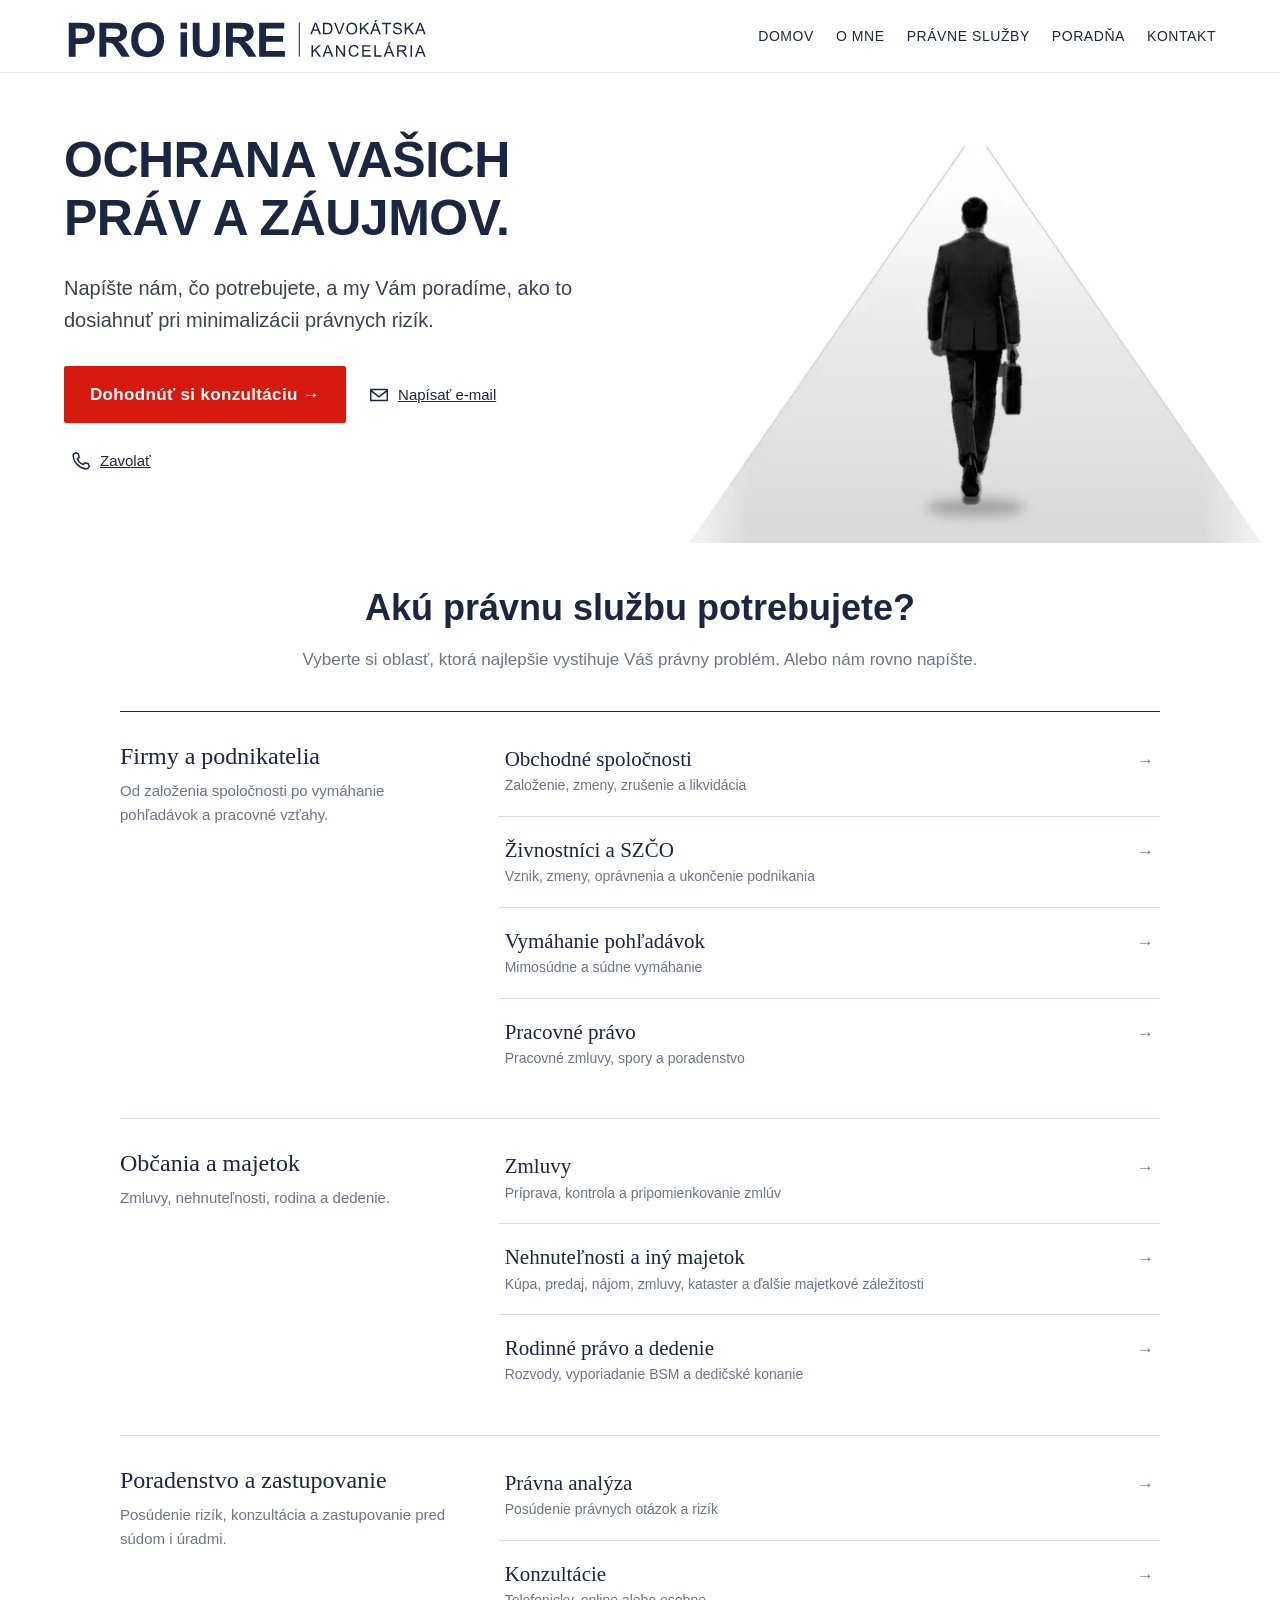
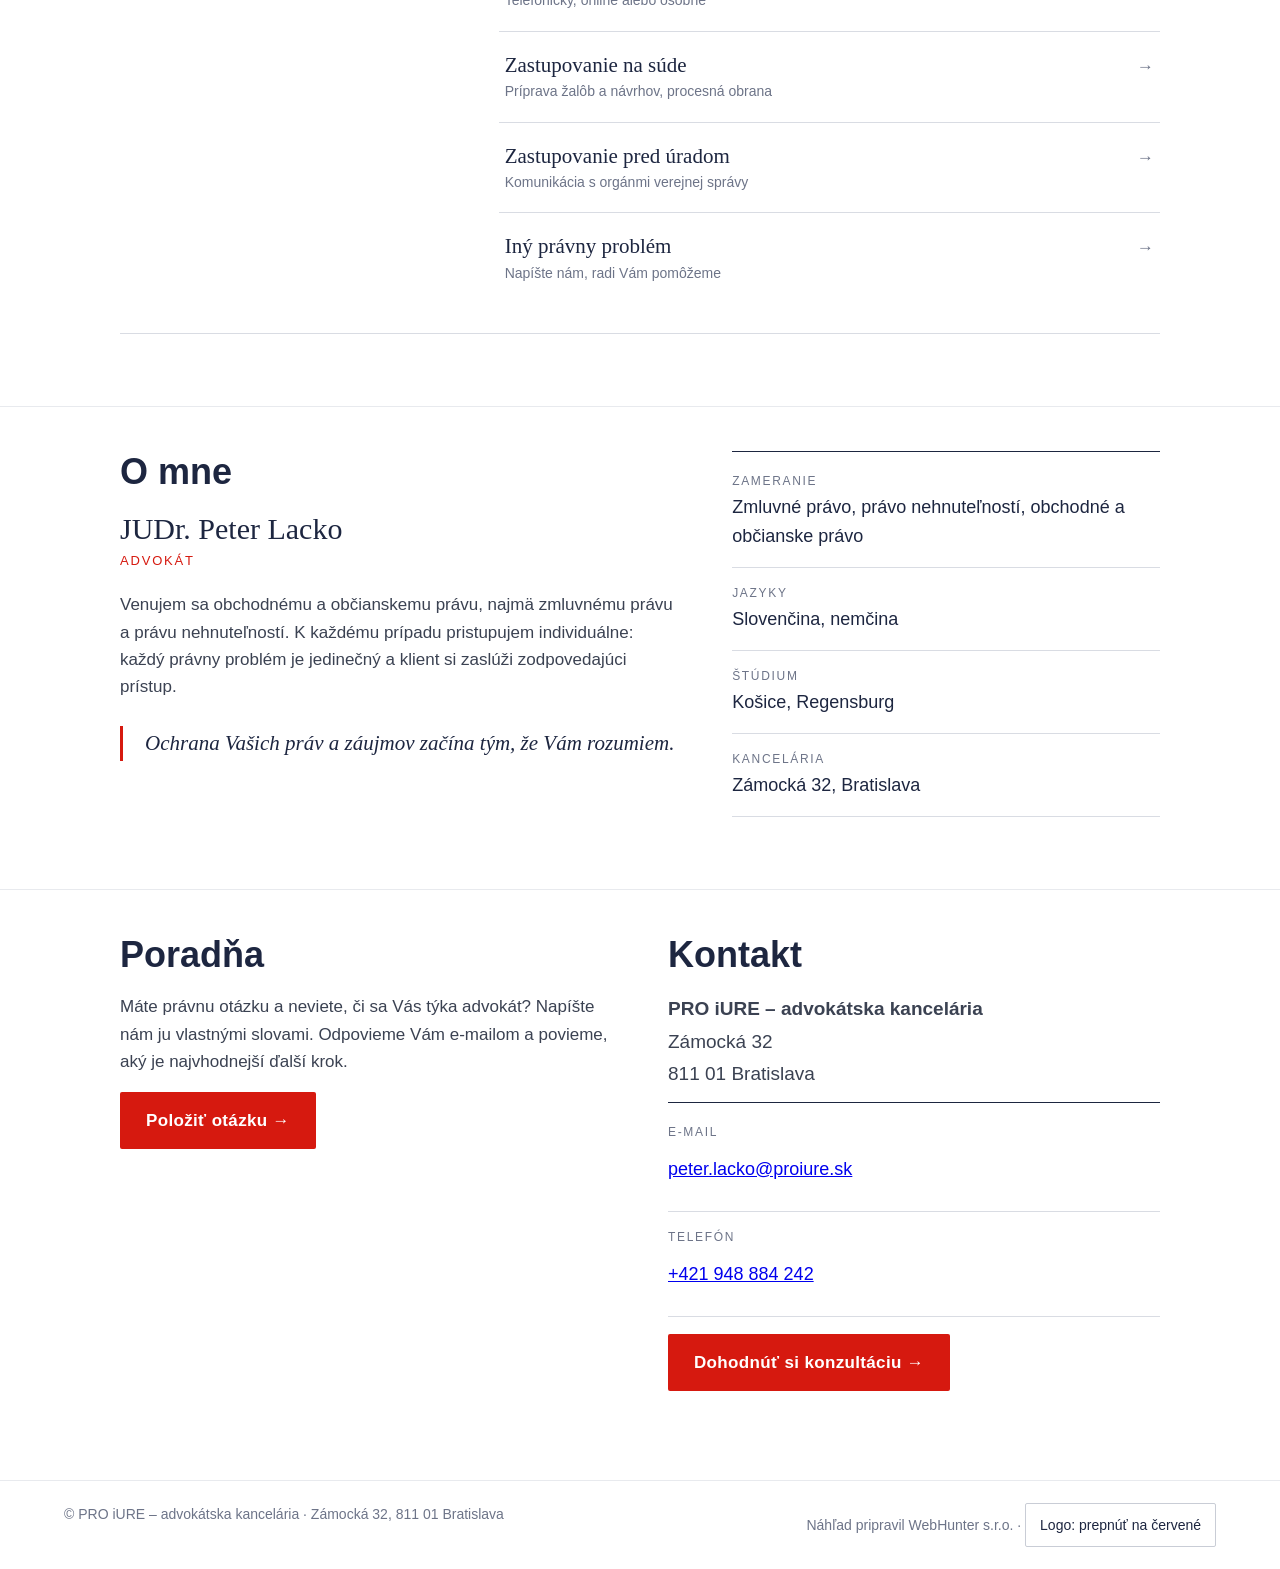
==== commit 60c483f0: "Služby po skupinách, Poradňa a Kontakt v jednom bloku, jednotná šírka" ====
--- a/b/index.html
+++ b/b/index.html
@@ -8,7 +8,7 @@
 <script type="application/ld+json">{"@context":"https://schema.org","@type":"LegalService","name":"PRO iURE – advokátska kancelária","founder":{"@type":"Person","name":"Peter Lacko"},"email":"peter.lacko@proiure.sk","address":{"@type":"PostalAddress","addressLocality":"Bratislava","addressCountry":"SK"}}</script>
 <title>PRO iURE – advokátska kancelária, Bratislava</title>
 <meta name="description" content="Advokátska kancelária PRO iURE v Bratislave. Zmluvy, obchodné spoločnosti, nehnuteľnosti, pracovné právo, vymáhanie pohľadávok a zastupovanie. Slovensky a nemecky.">
-<link rel="stylesheet" href="../style.css?v=11">
+<link rel="stylesheet" href="../style.css?v=12">
 </head><body>
 <header class="top"><a class="logo" href="#domov" aria-label="PRO iURE – advokátska kancelária"><svg xmlns="http://www.w3.org/2000/svg" viewBox="-4 -26 1072.7 130.0" aria-hidden="true" ><path transform="translate(0,100.0)" d="M10.163710777626195 0.0V-100.0H42.56480218281037Q60.982264665757164 -100.0 66.57571623465212 -98.49931787175989Q75.17053206002728 -96.24829467939973 80.96862210095497 -88.71077762619373Q86.76671214188268 -81.17326057298773 86.76671214188268 -69.23601637107777Q86.76671214188268 -60.027285129604365 83.4242837653479 -53.75170532060027Q80.0818553888131 -47.47612551159618 74.93178717598909 -43.89495225102319Q69.78171896316508 -40.3137789904502 64.46111869031378 -39.15416098226466Q57.23055934515689 -37.72169167803547 43.519781718963166 -37.72169167803547H30.354706684856755V0.0ZM30.354706684856755 -83.08321964529331V-54.70668485675307H41.40518417462483Q53.34242837653479 -54.70668485675307 57.36698499317872 -56.27557980900409Q61.391541609822646 -57.844474761255114 63.67667121418826 -61.186903137789905Q65.96180081855388 -64.5293315143247 65.96180081855388 -68.96316507503411Q65.96180081855388 -74.42019099590723 62.755798090040926 -77.96725784447477Q59.54979536152797 -81.5143246930423 54.63847203274216 -82.40109140518418Q51.02319236016371 -83.08321964529331 40.10914051841746 -83.08321964529331Z M100.61664392905865 0.0V-100.0H143.11323328785812Q159.14324693042292 -100.0 166.40791268758528 -97.3055934515689Q173.67257844474761 -94.61118690313779 178.03819918144612 -87.72169167803547Q182.40381991814462 -80.83219645293315 182.40381991814462 -71.96452933151433Q182.40381991814462 -60.70941336971351 175.78717598908594 -53.37653478854025Q169.17053206002728 -46.043656207366986 156.00545702592086 -44.13369713506139Q162.55388813096863 -40.3137789904502 166.81718963165076 -35.74351978171896Q171.08049113233287 -31.173260572987722 178.31105047748974 -19.508867667121418L190.52114597544337 0.0H166.3738062755798L151.7762619372442 -21.759890859481583Q144.0 -33.42428376534789 141.1350613915416 -36.45975443383357Q138.2701227830832 -39.49522510231924 135.06412005457025 -40.620736698499314Q131.85811732605728 -41.7462482946794 124.90040927694406 -41.7462482946794H120.80763983628921V0.0ZM120.80763983628921 -57.70804911323329H135.7462482946794Q150.27557980900409 -57.70804911323329 153.89085948158254 -58.93587994542974Q157.50613915416096 -60.16371077762619 159.5525238744884 -63.165075034106415Q161.59890859481584 -66.16643929058664 161.59890859481584 -70.66848567530695Q161.59890859481584 -75.7162346521146 158.90450204638472 -78.8199181446112Q156.2100954979536 -81.92360163710778 151.2987721691678 -82.74215552523874Q148.8431105047749 -83.08321964529331 136.56480218281035 -83.08321964529331H120.80763983628921Z M194.54843110504774 -49.38608458390178Q194.54843110504774 -64.66575716234652 199.11869031377898 -75.03410641200546Q202.5293315143247 -82.67394270122783 208.42974079126876 -88.74488403819919Q214.33015006821282 -94.81582537517053 221.35607094133695 -97.74897680763983Q230.70122783083218 -101.70532060027286 242.9113233287858 -101.70532060027286Q265.012278308322 -101.70532060027286 278.2796725784448 -87.99454297407914Q291.5470668485675 -74.2837653478854 291.5470668485675 -49.86357435197817Q291.5470668485675 -25.648021828103683 278.3819918144611 -11.971350613915416Q265.2169167803547 1.7053206002728514 243.18417462482947 1.7053206002728514Q220.87858117326056 1.7053206002728514 207.71350613915416 -11.903137789904502Q194.54843110504774 -25.511596180081856 194.54843110504774 -49.38608458390178ZM215.35334242837652 -50.068212824010914Q215.35334242837652 -33.08321964529332 223.19781718963162 -24.317871759890863Q231.04229195088675 -15.552523874488404 243.11596180081855 -15.552523874488404Q255.18963165075036 -15.552523874488404 262.9317871759891 -24.249658935879943Q270.6739427012278 -32.946793997271484 270.6739427012278 -50.34106412005457Q270.6739427012278 -67.53069577080491 263.1364256480218 -75.98908594815825Q255.59890859481584 -84.4474761255116 243.11596180081855 -84.4474761255116Q230.63301500682127 -84.4474761255116 222.99317871759888 -75.88676671214188Q215.35334242837652 -67.32605729877217 215.35334242837652 -50.068212824010914Z  M340.39290586630284 -82.26466575716235V-100.0H359.5607094133697V-82.26466575716235ZM340.39290586630284 0.0V-72.44201909959072H359.5607094133697V0.0Z M376.4120054570259 -100.0H396.60300136425644V-45.839017735334245Q396.60300136425644 -32.946793997271484 397.3533424283765 -29.1268758526603Q398.64938608458385 -22.987721691678036 403.5266030013642 -19.27012278308322Q408.40381991814456 -15.552523874488404 416.8622100954979 -15.552523874488404Q425.4570259208731 -15.552523874488404 429.82264665757157 -19.065484311050476Q434.1882673942701 -22.57844474761255 435.075034106412 -27.694406548431104Q435.96180081855385 -32.81036834924966 435.96180081855385 -44.679399727148706V-100.0H456.1527967257844V-47.47612551159618Q456.1527967257844 -29.46793997271487 454.5156889495225 -22.032742155525238Q452.87858117326056 -14.597544338335608 448.4788540245566 -9.481582537517053Q444.07912687585264 -4.365620736698499 436.7121418826739 -1.330150068212824Q429.3451568894952 1.7053206002728514 417.47612551159614 1.7053206002728514Q403.1514324693042 1.7053206002728514 395.75034106412 -1.6030013642564804Q388.34924965893583 -4.911323328785812 384.0518417462482 -10.197817189631651Q379.75443383356065 -15.48431105047749 378.3901773533424 -21.282401091405184Q376.4120054570259 -29.877216916780355 376.4120054570259 -46.65757162346521Z M474.70941336971345 0.0V-100.0H517.2060027285129Q533.2360163710778 -100.0 540.5006821282401 -97.3055934515689Q547.7653478854024 -94.61118690313779 552.1309686221009 -87.72169167803547Q556.4965893587994 -80.83219645293315 556.4965893587994 -71.96452933151433Q556.4965893587994 -60.70941336971351 549.8799454297407 -53.37653478854025Q543.263301500682 -46.043656207366986 530.0982264665756 -44.13369713506139Q536.6466575716235 -40.3137789904502 540.9099590723056 -35.74351978171896Q545.1732605729876 -31.173260572987722 552.4038199181446 -19.508867667121418L564.6139154160982 0.0H540.4665757162346L525.869031377899 -21.759890859481583Q518.0927694406548 -33.42428376534789 515.2278308321963 -36.45975443383357Q512.362892223738 -39.49522510231924 509.156889495225 -40.620736698499314Q505.9508867667121 -41.7462482946794 498.9931787175989 -41.7462482946794H494.900409276944V0.0ZM494.900409276944 -57.70804911323329H509.8390177353342Q524.3683492496589 -57.70804911323329 527.9836289222374 -58.93587994542974Q531.5989085948157 -60.16371077762619 533.6452933151431 -63.165075034106415Q535.6916780354707 -66.16643929058664 535.6916780354707 -70.66848567530695Q535.6916780354707 -75.7162346521146 532.9972714870396 -78.8199181446112Q530.3028649386084 -81.92360163710778 525.3915416098226 -82.74215552523874Q522.9358799454296 -83.08321964529331 510.6575716234652 -83.08321964529331H494.900409276944Z M572.7339699863574 0.0V-100.0H646.8813096862209V-83.08321964529331H592.9249658935879V-60.91405184174625H643.1296043656207V-44.065484311050476H592.9249658935879V-16.84856753069577H648.7912687585265V0.0Z"/><rect x="689.7" y="0" width="3" height="100.0"/><path transform="translate(723.7,34.0)" d="M-0.06952965235173825 0.0 12.978868438991139 -33.97682344921609H17.822767552828903L31.728698023176552 0.0H26.606680299931835L22.643490115882756 -10.29038854805726H8.43626448534424L4.704839809134288 0.0ZM9.734151329243353 -13.952283571915475H21.25289706884799L17.70688479890934 -23.36196319018405Q16.084526244035448 -27.64962508520791 15.296523517382413 -30.407634628493525Q14.647580095432856 -27.139740967961828 13.465576005453306 -23.918200408997954Z M37.452514539721264 0.0V-33.97682344921609H49.1566726855972Q53.11986286964628 -33.97682344921609 55.205752440198424 -33.49011588275392Q58.125997838971436 -32.81799591002045 60.18871085873967 -31.056578050443083Q62.877190749673545 -28.785276073619634 64.20984241974853 -25.250852079072942Q65.54249408982352 -21.716428084526246 65.54249408982352 -17.173824130879346Q65.54249408982352 -13.303340149965917 64.63860860925092 -10.313565098841172Q63.73472312867832 -7.323790047716428 62.32095353085964 -5.365371506475801Q60.90718393304097 -3.406952965235174 59.226884001207296 -2.2828902522154055Q57.546584069373615 -1.1588275391956373 55.170987614022565 -0.5794137695978187Q52.79539115867151 0.0 49.712909904411106 0.0ZM41.948765391800336 -4.009543285616905H49.203025787165025Q52.56362565083238 -4.009543285616905 54.47569109050518 -4.635310156782549Q56.38775653017798 -5.261077027948193 57.52340751858971 -6.396728016359918Q59.12258952267968 -7.995910020449898 60.01488672786033 -10.695978186775733Q60.90718393304097 -13.396046353101568 60.90718393304097 -17.243353783231086Q60.90718393304097 -22.573960463531016 59.157354348855556 -25.43626448534424Q57.40752476467014 -28.298568507157466 54.90445728000756 -29.2719836400818Q53.09668631886237 -29.967280163599185 49.08714303324546 -29.967280163599185H41.948765391800336Z M83.5730590726259 0.0 70.40877822736346 -33.97682344921609H75.27585389198514L84.10611974065588 -9.293796864349012Q85.17224107671588 -6.32719836400818 85.89071415101718 -3.7314246762099526Q86.67871687767021 -6.512610770279482 87.72166166294627 -9.293796864349012L96.89957577337573 -33.97682344921609H101.48853282859045L88.18519267862453 0.0Z M106.28528731377867 -16.5480572597137Q106.28528731377867 -25.007498295841856 110.82789126742557 -29.79345603271984Q115.37049522107246 -34.57941376959782 122.55522596408541 -34.57941376959782Q127.2600657732197 -34.57941376959782 131.03784355099748 -32.331288343558285Q134.81562132877525 -30.083162917518745 136.7972164207998 -26.062031356509884Q138.77881151282435 -22.040899795501023 138.77881151282435 -16.942058623040218Q138.77881151282435 -11.773687798227677 136.6929219422722 -7.6946148602590325Q134.60703237172004 -3.615541922290389 130.78290149237444 -1.5180640763462852Q126.95877061302883 0.5794137695978187 122.5320494133015 0.5794137695978187Q117.73450340103156 0.5794137695978187 113.95672562325379 -1.7382413087934563Q110.178947845476 -4.055896387184731 108.23211757962733 -8.065439672801636Q106.28528731377867 -12.074982958418541 106.28528731377867 -16.5480572597137ZM110.9205974705612 -16.478527607361965Q110.9205974705612 -10.336741649625086 114.22325595726878 -6.802317655078392Q117.52591444397635 -3.2678936605316973 122.50887286251759 -3.2678936605316973Q127.58453748419447 -3.2678936605316973 130.86401942011813 -6.837082481254261Q134.14350135604178 -10.406271301976824 134.14350135604178 -16.96523517382413Q134.14350135604178 -21.113837764144513 132.74132003361507 -24.207907293796865Q131.33913871118835 -27.301976823449216 128.6390705448625 -29.005453306066805Q125.93900237853667 -30.70892978868439 122.57840251486932 -30.70892978868439Q117.8040330533833 -30.70892978868439 114.36231526197224 -27.429447852760738Q110.9205974705612 -24.149965916837083 110.9205974705612 -16.478527607361965Z M146.51898794756946 0.0V-33.97682344921609H151.01523879964853V-17.127471029311522L167.887767770337 -33.97682344921609H173.98320062650606L159.7296218943997 -20.209952283571916L174.6089674976717 0.0H168.67577049699003L156.57761098778758 -17.19700068166326L151.01523879964853 -11.773687798227677V0.0Z M176.76359519349384 0.0 189.81199328483672 -33.97682344921609H194.6558923986745L208.56182286902214 0.0H203.43980514577743L199.47661496172833 -10.29038854805726H185.26938933118984L181.53796465497987 0.0ZM186.56727617508895 -13.952283571915475H198.0860219146936L194.54000964475492 -23.36196319018405Q192.91765108988105 -27.64962508520791 192.129648363228 -30.407634628493525Q191.48070494127845 -27.139740967961828 190.2987008512989 -23.918200408997954ZM189.37163881994238 -36.06271301976824 192.45412007420276 -42.5521472392638H197.92378605920618L192.82494488674539 -36.06271301976824Z M222.9304928279663 0.0V-29.967280163599185H211.73621879933646V-33.97682344921609H238.66737081024309V-29.967280163599185H227.42674368004538V0.0Z M243.88130320954173 -10.916155419222905 248.12261200299776 -11.286980231765508Q248.4239071631886 -8.737559645535105 249.52479332542447 -7.103612815269257Q250.62567948766034 -5.469665985003409 252.9433345660516 -4.461486025903204Q255.26098964444287 -3.4533060668029996 258.15805849243196 -3.4533060668029996Q260.7306556294463 -3.4533060668029996 262.70066244607887 -4.21813224267212Q264.67066926271144 -4.982958418541241 265.6324961202438 -6.315610088616223Q266.5943229777762 -7.6482617586912065 266.5943229777762 -9.224267211997274Q266.5943229777762 -10.823449216087253 265.6672609464197 -12.01704158145876Q264.74019891506316 -13.210633946830267 262.6079562429432 -14.021813224267213Q261.2405397466924 -14.554873892297206 256.558876488342 -15.678936605316974Q251.8772132299916 -16.80299931833674 249.99991261649467 -17.79959100204499Q247.56637478418384 -19.07430129516019 246.37278241881233 -20.96319018404908Q245.17919005344083 -22.85207907293797 245.17919005344083 -25.192910702113156Q245.17919005344083 -27.765507839127473 246.63931275282732 -30.00204498977505Q248.09943545221384 -32.23858214042263 250.9037980970673 -33.397409679618264Q253.70816074192072 -34.556237218813905 257.1382902579398 -34.556237218813905Q260.91606803571756 -34.556237218813905 263.8015486083147 -33.33946830265849Q266.68702918091185 -32.122699386503065 268.239858083434 -29.758691206543965Q269.79268698595615 -27.394683026584868 269.9085697398757 -24.404907975460123L265.59773129406796 -24.080436264485346Q265.25008303230925 -27.301976823449216 263.2453113895008 -28.947511929107023Q261.2405397466924 -30.593047034764826 257.3237026642111 -30.593047034764826Q253.24462972624247 -30.593047034764826 251.3789173881375 -29.098159509202453Q249.51320505003252 -27.603271983640084 249.51320505003252 -25.49420586230402Q249.51320505003252 -23.663258350374914 250.83426844471555 -22.481254260395364Q252.13215528861465 -21.299250170415814 257.61340954901004 -20.059304703476485Q263.0946638094054 -18.819359236537153 265.1342002783897 -17.89229720518064Q268.10079877873056 -16.52488070892979 269.5145683765492 -14.427402862985685Q270.9283379743679 -12.329925017041582 270.9283379743679 -9.595092024539877Q270.9283379743679 -6.883435582822086 269.3755090718457 -4.484662576687117Q267.8226801693236 -2.085889570552147 264.91402304594254 -0.7532379004771643Q262.0053659225615 0.5794137695978187 258.3666474494872 0.5794137695978187Q253.75451384348855 0.5794137695978187 250.63726776305228 -0.7648261758691208Q247.520021682616 -2.10906612133606 245.7470155476467 -4.809134287661895Q243.97400941267736 -7.50920245398773 243.88130320954173 -10.916155419222905Z M279.01616267087167 0.0V-33.97682344921609H283.51241352295074V-17.127471029311522L300.38494249363924 -33.97682344921609H306.4803753498083L292.22679661770195 -20.209952283571916L307.10614222097394 0.0H301.17294522029226L289.0747857110898 -17.19700068166326L283.51241352295074 -11.773687798227677V0.0Z M309.2607699167961 0.0 322.30916800813895 -33.97682344921609H327.15306712197673L341.0589975923244 0.0H335.93697986907966L331.97378968503057 -10.29038854805726H317.76656405449205L314.0351393782821 0.0ZM319.06445089839116 -13.952283571915475H330.5831966379958L327.0371843680572 -23.36196319018405Q325.41482581318326 -27.64962508520791 324.62682308653024 -30.407634628493525Q323.97787966458066 -27.139740967961828 322.79587557460115 -23.918200408997954Z"/><path transform="translate(723.7,100.0)" d="M3.476482617586912 0.0V-33.97682344921609H7.972733469665985V-17.127471029311522L24.845262440354464 -33.97682344921609H30.94069529652352L16.687116564417177 -20.209952283571916L31.566462167689163 0.0H25.633265167007497L13.535105657805044 -17.19700068166326L7.972733469665985 -11.773687798227677V0.0Z M36.06449666499582 0.0 49.112894756338704 -33.97682344921609H53.95679387017647L67.86272434052411 0.0H62.7407066172794L58.77751643323032 -10.29038854805726H44.5702908026918L40.83886612648185 0.0ZM45.868177646590915 -13.952283571915475H57.38692338619555L53.840911116256905 -23.36196319018405Q52.21855256138301 -27.64962508520791 51.43054983472997 -30.407634628493525Q50.78160641278042 -27.139740967961828 49.59960232280087 -23.918200408997954Z M75.88359455698551 0.0V-33.97682344921609H80.49572816298415L98.34167226659696 -7.300613496932516V-33.97682344921609H102.65251071240473V0.0H98.0403771064061L80.19443300279329 -26.699386503067487V0.0Z M138.92559633445578 -11.912747102931153 143.42184718653485 -10.777096114519427Q142.00807758871616 -5.237900477164281 138.334594289466 -2.329243353783231Q134.66111099021583 0.5794137695978187 129.35368086069982 0.5794137695978187Q123.86083832491249 0.5794137695978187 120.41912053350146 -1.6571233810497616Q116.9774027420904 -3.893660531697342 115.18122005633717 -8.134969325153374Q113.38503737058393 -12.376278118609408 113.38503737058393 -17.243353783231086Q113.38503737058393 -22.550783912747104 115.4129855641763 -26.502385821404225Q117.44093375776866 -30.45398773006135 121.18394670937056 -32.505112474437624Q124.92695966097247 -34.556237218813905 129.42321051305154 -34.556237218813905Q134.52205168551237 -34.556237218813905 137.9985343030993 -31.960463531015677Q141.4750169206862 -29.36468984321745 142.84243341693704 -24.659850034083163L138.4157122172097 -23.61690524880709Q137.23370812723016 -27.32515337423313 134.98558270119062 -29.01704158145876Q132.7374572751511 -30.70892978868439 129.3305043099159 -30.70892978868439Q125.41366722743464 -30.70892978868439 122.78312871346054 -28.83162917518746Q120.15259019948645 -26.954328561690527 119.08646886342646 -23.790729379686436Q118.02034752736648 -20.627130197682344 118.02034752736648 -17.266530334015Q118.02034752736648 -12.932515337423313 119.28346954508973 -9.699386503067485Q120.54659156281296 -6.466257668711656 123.21189490296294 -4.867075664621677Q125.8771982431129 -3.2678936605316973 128.9828560481572 -3.2678936605316973Q132.76063382593497 -3.2678936605316973 135.37958406451713 -5.446489434219496Q137.99853430309926 -7.625085207907294 138.92559633445578 -11.912747102931153Z M153.5286069735484 0.0V-33.97682344921609H178.0957508044959V-29.967280163599185H158.02485782562746V-19.56100886162236H176.82104051138072V-15.574642126789367H158.02485782562746V-4.009543285616905H178.88375353114895V0.0Z M189.38451468148904 0.0V-33.97682344921609H193.8807655335681V-4.009543285616905H210.6142351995531V0.0Z M216.71145170094974 0.0 229.7598497922926 -33.97682344921609H234.6037489061304L248.50967937647803 0.0H243.38766165323332L239.42447146918425 -10.29038854805726H225.21724583864574L221.48582116243577 0.0ZM226.51513268254485 -13.952283571915475H238.03387842214948L234.4878661522108 -23.36196319018405Q232.86550759733694 -27.64962508520791 232.0775048706839 -30.407634628493525Q231.42856144873434 -27.139740967961828 230.24655735875479 -23.918200408997954ZM229.31949532739827 -36.06271301976824 232.40197658165866 -42.5521472392638H237.87164256666208L232.77280139420128 -36.06271301976824Z M256.646432346859 0.0V-33.97682344921609H271.7111903564023Q276.2537943100492 -33.97682344921609 278.61780249000833 -33.061349693251536Q280.9818106699674 -32.14587593728698 282.39558026778604 -29.828220858895705Q283.80934986560476 -27.510565780504432 283.80934986560476 -24.706203135650988Q283.80934986560476 -21.0906612133606 281.46851823642953 -18.610770279481937Q279.12768660725436 -16.130879345603272 274.2374343918488 -15.458759372869803Q276.02202880221006 -14.601226993865032 276.9490908335666 -13.766871165644172Q278.91909765019915 -11.959100204498977 280.6805155097765 -9.247443762781186L286.5905359596743 0.0H280.93545756839956L276.4392067163205 -7.068847989093388Q274.4691998996879 -10.12815269256987 273.1944896065727 -11.750511247443763Q271.9197793134575 -13.372869802317656 270.91159935435735 -14.021813224267213Q269.9034193952571 -14.67075664621677 268.86047460998105 -14.92569870483981Q268.0956484341119 -15.087934560327199 266.35740712531845 -15.087934560327199H261.1426831989381V0.0ZM261.1426831989381 -18.98159509202454H270.8073048758297Q273.8897861300901 -18.98159509202454 275.6280274388836 -19.61895023858214Q277.366268747677 -20.25630538513974 278.27015422824957 -21.65848670756646Q279.1740397088222 -23.060668029993185 279.1740397088222 -24.706203135650988Q279.1740397088222 -27.116564417177916 277.4242101246368 -28.66939331970007Q275.67438054045135 -30.22222222222222 271.8966027626736 -30.22222222222222H261.1426831989381Z M296.0947054263061 0.0V-33.97682344921609H300.5909562783852V0.0Z M309.26076991679616 0.0 322.309168008139 -33.97682344921609H327.1530671219768L341.05899759232443 0.0H335.9369798690797L331.9737896850306 -10.29038854805726H317.7665640544921L314.03513937828217 0.0ZM319.0644508983912 -13.952283571915475H330.58319663799585L327.03718436805724 -23.36196319018405Q325.4148258131833 -27.64962508520791 324.6268230865303 -30.407634628493525Q323.9778796645807 -27.139740967961828 322.7958755746012 -23.918200408997954Z"/></svg></a>
 <button class="burger" type="button" aria-label="Menu" aria-expanded="false"><span></span></button><nav aria-label="Hlavné menu" id="menu"><a href="#domov">Domov</a><a href="#o-mne">O mne</a><a href="#sluzby">Právne služby</a><a href="#poradna">Poradňa</a><a href="#kontakt">Kontakt</a></nav></header>
@@ -22,7 +22,7 @@
 </section>
 <section id="sluzby" class="sec"><h2>Akú právnu službu potrebujete?</h2>
 <p class="sub">Vyberte si oblasť, ktorá najlepšie vystihuje Váš právny problém. Alebo nám rovno napíšte.</p>
-<div class="tiles"><a class="tile" href="#s-zmluvy" data-open="zmluvy"><em class="n" aria-hidden="true">01</em><span><b>Zmluvy</b><small>Príprava, kontrola a pripomienkovanie zmlúv</small></span><i aria-hidden="true">→</i></a><a class="tile" href="#s-analyza" data-open="analyza"><em class="n" aria-hidden="true">02</em><span><b>Právna analýza</b><small>Posúdenie právnych otázok a rizík</small></span><i aria-hidden="true">→</i></a><a class="tile" href="#s-konzultacie" data-open="konzultacie"><em class="n" aria-hidden="true">03</em><span><b>Konzultácie</b><small>Telefonicky, online alebo osobne</small></span><i aria-hidden="true">→</i></a><a class="tile" href="#s-pohladavky" data-open="pohladavky"><em class="n" aria-hidden="true">04</em><span><b>Vymáhanie pohľadávok</b><small>Mimosúdne a súdne vymáhanie</small></span><i aria-hidden="true">→</i></a><a class="tile" href="#s-spolocnosti" data-open="spolocnosti"><em class="n" aria-hidden="true">05</em><span><b>Obchodné spoločnosti</b><small>Založenie, zmeny, zrušenie a likvidácia</small></span><i aria-hidden="true">→</i></a><a class="tile" href="#s-zivnostnici" data-open="zivnostnici"><em class="n" aria-hidden="true">06</em><span><b>Živnostníci a SZČO</b><small>Vznik, zmeny, oprávnenia a ukončenie podnikania</small></span><i aria-hidden="true">→</i></a><a class="tile" href="#s-praca" data-open="praca"><em class="n" aria-hidden="true">07</em><span><b>Pracovné právo</b><small>Pracovné zmluvy, spory a poradenstvo</small></span><i aria-hidden="true">→</i></a><a class="tile" href="#s-nehnutelnosti" data-open="nehnutelnosti"><em class="n" aria-hidden="true">08</em><span><b>Nehnuteľnosti a iný majetok</b><small>Kúpa, predaj, nájom, zmluvy, kataster a ďalšie majetkové záležitosti</small></span><i aria-hidden="true">→</i></a><a class="tile" href="#s-rodina" data-open="rodina"><em class="n" aria-hidden="true">09</em><span><b>Rodinné právo a dedenie</b><small>Rozvody, vyporiadanie BSM a dedičské konanie</small></span><i aria-hidden="true">→</i></a><a class="tile" href="#s-sud" data-open="sud"><em class="n" aria-hidden="true">10</em><span><b>Zastupovanie na súde</b><small>Príprava žalôb a návrhov, procesná obrana</small></span><i aria-hidden="true">→</i></a><a class="tile" href="#s-urady" data-open="urady"><em class="n" aria-hidden="true">11</em><span><b>Zastupovanie pred úradom</b><small>Komunikácia s orgánmi verejnej správy</small></span><i aria-hidden="true">→</i></a><a class="tile" href="#s-ine" data-open="ine"><em class="n" aria-hidden="true">12</em><span><b>Iný právny problém</b><small>Napíšte nám, radi Vám pomôžeme</small></span><i aria-hidden="true">→</i></a></div>
+<div class="groups"><div class="grp"><div class="grp-h"><h3>Firmy a podnikatelia</h3><p>Od založenia spoločnosti po vymáhanie pohľadávok a pracovné vzťahy.</p></div><div class="tiles"><a class="tile" href="#s-spolocnosti" data-open="spolocnosti"><span><b>Obchodné spoločnosti</b><small>Založenie, zmeny, zrušenie a likvidácia</small></span><i aria-hidden="true">→</i></a><a class="tile" href="#s-zivnostnici" data-open="zivnostnici"><span><b>Živnostníci a SZČO</b><small>Vznik, zmeny, oprávnenia a ukončenie podnikania</small></span><i aria-hidden="true">→</i></a><a class="tile" href="#s-pohladavky" data-open="pohladavky"><span><b>Vymáhanie pohľadávok</b><small>Mimosúdne a súdne vymáhanie</small></span><i aria-hidden="true">→</i></a><a class="tile" href="#s-praca" data-open="praca"><span><b>Pracovné právo</b><small>Pracovné zmluvy, spory a poradenstvo</small></span><i aria-hidden="true">→</i></a></div></div><div class="grp"><div class="grp-h"><h3>Občania a majetok</h3><p>Zmluvy, nehnuteľnosti, rodina a dedenie.</p></div><div class="tiles"><a class="tile" href="#s-zmluvy" data-open="zmluvy"><span><b>Zmluvy</b><small>Príprava, kontrola a pripomienkovanie zmlúv</small></span><i aria-hidden="true">→</i></a><a class="tile" href="#s-nehnutelnosti" data-open="nehnutelnosti"><span><b>Nehnuteľnosti a iný majetok</b><small>Kúpa, predaj, nájom, zmluvy, kataster a ďalšie majetkové záležitosti</small></span><i aria-hidden="true">→</i></a><a class="tile" href="#s-rodina" data-open="rodina"><span><b>Rodinné právo a dedenie</b><small>Rozvody, vyporiadanie BSM a dedičské konanie</small></span><i aria-hidden="true">→</i></a></div></div><div class="grp"><div class="grp-h"><h3>Poradenstvo a zastupovanie</h3><p>Posúdenie rizík, konzultácia a zastupovanie pred súdom i úradmi.</p></div><div class="tiles"><a class="tile" href="#s-analyza" data-open="analyza"><span><b>Právna analýza</b><small>Posúdenie právnych otázok a rizík</small></span><i aria-hidden="true">→</i></a><a class="tile" href="#s-konzultacie" data-open="konzultacie"><span><b>Konzultácie</b><small>Telefonicky, online alebo osobne</small></span><i aria-hidden="true">→</i></a><a class="tile" href="#s-sud" data-open="sud"><span><b>Zastupovanie na súde</b><small>Príprava žalôb a návrhov, procesná obrana</small></span><i aria-hidden="true">→</i></a><a class="tile" href="#s-urady" data-open="urady"><span><b>Zastupovanie pred úradom</b><small>Komunikácia s orgánmi verejnej správy</small></span><i aria-hidden="true">→</i></a><a class="tile" href="#s-ine" data-open="ine"><span><b>Iný právny problém</b><small>Napíšte nám, radi Vám pomôžeme</small></span><i aria-hidden="true">→</i></a></div></div></div>
 <div class="dets" id="detaily"><article id="s-zmluvy" class="det" tabindex="-1"><h3>Zmluvy</h3><p>Vypracovanie a posudzovanie obchodnoprávnych a občianskoprávnych zmlúv. Zmluvu pred podpisom skontrolujeme a upozorníme Vás na riziká.</p><a class="btn" href="mailto:peter.lacko@proiure.sk?subject=Zmluvy">Napíšte nám k téme „Zmluvy“ →</a></article><article id="s-analyza" class="det" tabindex="-1"><h3>Právna analýza</h3><p>Posúdime Vašu právnu otázku alebo plánovaný krok a povieme Vám, aké riziká z neho plynú a ako ich obmedziť.</p><a class="btn" href="mailto:peter.lacko@proiure.sk?subject=Právna%20analýza">Napíšte nám k téme „Právna analýza“ →</a></article><article id="s-konzultacie" class="det" tabindex="-1"><h3>Konzultácie</h3><p>Konzultáciu si môžete dohodnúť telefonicky, online alebo osobne v kancelárii v Bratislave. Najrýchlejšie nám napíšte, čo potrebujete.</p><a class="btn" href="mailto:peter.lacko@proiure.sk?subject=Konzultácie">Napíšte nám k téme „Konzultácie“ →</a></article><article id="s-pohladavky" class="det" tabindex="-1"><h3>Vymáhanie pohľadávok</h3><p>Mimosúdne aj súdne vymáhanie pohľadávok, zastupovanie veriteľov vrátane konkurzného konania.</p><a class="btn" href="mailto:peter.lacko@proiure.sk?subject=Vymáhanie%20pohľadávok">Napíšte nám k téme „Vymáhanie pohľadávok“ →</a></article><article id="s-spolocnosti" class="det" tabindex="-1"><h3>Obchodné spoločnosti</h3><p>Zakladanie obchodných spoločností, zmeny v obchodnom registri, valné zhromaždenia, zbierka listín, splynutie, zlúčenie a rozdelenie, zrušenie a likvidácia.</p><a class="btn" href="mailto:peter.lacko@proiure.sk?subject=Obchodné%20spoločnosti">Napíšte nám k téme „Obchodné spoločnosti“ →</a></article><article id="s-zivnostnici" class="det" tabindex="-1"><h3>Živnostníci a SZČO</h3><p>Pomôžeme Vám so vznikom, zmenami aj ukončením podnikania živnostníka a samostatne zárobkovo činnej osoby.</p><a class="btn" href="mailto:peter.lacko@proiure.sk?subject=Živnostníci%20a%20SZČO">Napíšte nám k téme „Živnostníci a SZČO“ →</a></article><article id="s-praca" class="det" tabindex="-1"><h3>Pracovné právo</h3><p>Pracovné zmluvy, skončenie pracovného pomeru a zastupovanie na súdoch v pracovnoprávnych sporoch.</p><a class="btn" href="mailto:peter.lacko@proiure.sk?subject=Pracovné%20právo">Napíšte nám k téme „Pracovné právo“ →</a></article><article id="s-nehnutelnosti" class="det" tabindex="-1"><h3>Nehnuteľnosti a iný majetok</h3><p>Nadobúdanie a prevod nehnuteľností, nájomné a kúpne zmluvy, návrhy na vklad do katastra a ďalšie majetkové záležitosti.</p><a class="btn" href="mailto:peter.lacko@proiure.sk?subject=Nehnuteľnosti%20a%20iný%20majetok">Napíšte nám k téme „Nehnuteľnosti a iný majetok“ →</a></article><article id="s-rodina" class="det" tabindex="-1"><h3>Rodinné právo a dedenie</h3><p>Rozvody, vyporiadanie bezpodielového spoluvlastníctva manželov a dedičské konanie.</p><a class="btn" href="mailto:peter.lacko@proiure.sk?subject=Rodinné%20právo%20a%20dedenie">Napíšte nám k téme „Rodinné právo a dedenie“ →</a></article><article id="s-sud" class="det" tabindex="-1"><h3>Zastupovanie na súde</h3><p>Príprava žalôb, návrhov a opravných prostriedkov a zastupovanie pred súdmi vo všetkých stupňoch konania.</p><a class="btn" href="mailto:peter.lacko@proiure.sk?subject=Zastupovanie%20na%20súde">Napíšte nám k téme „Zastupovanie na súde“ →</a></article><article id="s-urady" class="det" tabindex="-1"><h3>Zastupovanie pred úradom</h3><p>Zastupovanie v správnom konaní, vypracovanie podaní a návrhov, opravné prostriedky a súdne preskúmanie rozhodnutí.</p><a class="btn" href="mailto:peter.lacko@proiure.sk?subject=Zastupovanie%20pred%20úradom">Napíšte nám k téme „Zastupovanie pred úradom“ →</a></article><article id="s-ine" class="det" tabindex="-1"><h3>Iný právny problém</h3><p>Nenašli ste svoju oblasť? Napíšte nám, o čo ide, a povieme Vám, či Vám vieme pomôcť a ako ďalej.</p><a class="btn" href="mailto:peter.lacko@proiure.sk?subject=Iný%20právny%20problém">Napíšte nám k téme „Iný právny problém“ →</a></article></div>
 </section>
 <section id="o-mne" class="sec alt"><div class="o-grid">
@@ -33,13 +33,8 @@
 <dl class="o-f"><div><dt>Zameranie</dt><dd>Zmluvné právo, právo nehnuteľností, obchodné a občianske právo</dd></div><div><dt>Jazyky</dt><dd>Slovenčina, nemčina</dd></div><div><dt>Štúdium</dt><dd>Košice, Regensburg</dd></div><div><dt>Kancelária</dt><dd>Zámocká 32, Bratislava</dd></div></dl>
 <!-- FOTO: po dodaní portrétu vložiť <figure class="o-foto"><img src="img/lacko.webp" alt="JUDr. Peter Lacko"></figure> pred .o-t a pridať triedu "has-foto" na .o-grid -->
 </div></section>
-<section id="poradna" class="sec"><div class="narrow"><h2>Poradňa</h2>
-<p>Máte právnu otázku a neviete, či sa Vás týka advokát? Napíšte nám ju vlastnými slovami. Odpovieme Vám e-mailom a povieme, aký je najvhodnejší ďalší krok.</p>
-<p><a class="btn" href="mailto:peter.lacko@proiure.sk?subject=Ot%C3%A1zka%20pre%20poradu">Položiť otázku →</a></p></div></section>
-<section id="kontakt" class="sec dark"><div class="narrow"><h2>Kontakt</h2>
-<address><strong>PRO iURE – advokátska kancelária</strong><br>Zámocká 32<br>811 01 Bratislava</address>
-<p>E-mail: <a href="mailto:peter.lacko@proiure.sk">peter.lacko@proiure.sk</a><br>Telefón: <a href="tel:+421948884242">+421 948 884 242</a></p>
-<p><a class="btn" href="mailto:peter.lacko@proiure.sk?subject=Konzult%C3%A1cia">Dohodnúť si konzultáciu →</a></p></div></section>
+<section id="kontakt" class="sec"><div class="o-grid k-grid"><div class="o-t" id="poradna"><h2>Poradňa</h2><p>Máte právnu otázku a neviete, či sa Vás týka advokát? Napíšte nám ju vlastnými slovami. Odpovieme Vám e-mailom a povieme, aký je najvhodnejší ďalší krok.</p><p><a class="btn" href="mailto:peter.lacko@proiure.sk?subject=Ot%C3%A1zka%20pre%20poradu">Položiť otázku →</a></p></div>
+<div class="k-b"><h2>Kontakt</h2><address><strong>PRO iURE – advokátska kancelária</strong><br>Zámocká 32<br>811 01 Bratislava</address><dl class="o-f"><div><dt>E-mail</dt><dd><a href="mailto:peter.lacko@proiure.sk">peter.lacko@proiure.sk</a></dd></div><div><dt>Telefón</dt><dd><a href="tel:+421948884242">+421 948 884 242</a></dd></div></dl><p><a class="btn" href="mailto:peter.lacko@proiure.sk?subject=Konzult%C3%A1cia">Dohodnúť si konzultáciu →</a></p></div></div></section>
 </main>
 <footer><span>© PRO iURE – advokátska kancelária · Zámocká 32, 811 01 Bratislava</span><span class="wh">Náhľad pripravil WebHunter s.r.o. · <button type="button" id="logo-farba">Logo: prepnúť na červené</button></span></footer>
 <script src="../app.js?v=6"></script>
--- a/style.css
+++ b/style.css
@@ -93,3 +93,15 @@
 .o-f{margin:0;padding-top:4px;border-top:1px solid var(--n)}.o-f div{padding:16px 0;border-bottom:1px solid #d9dce3}.o-f dt{font-size:12px;text-transform:uppercase;letter-spacing:.14em;color:var(--m);margin-bottom:2px}.o-f dd{margin:0;color:var(--n);font-size:18px}
 @media(max-width:1000px){.o-grid,.o-grid.has-foto{grid-template-columns:1fr;gap:28px}}
 @media(max-width:700px){.tiles{grid-template-columns:1fr}.tile b{font-size:19px}}
+/* v12: služby po skupinách, jednotná šírka, Poradňa + Kontakt v jednom bloku */
+.groups{max-width:1040px;margin:0 auto;border-top:1px solid var(--n)}
+.grp{display:grid;grid-template-columns:1fr 2fr;gap:48px;padding:30px 0;border-bottom:1px solid #d9dce3}
+.grp-h h3{font:400 24px/1.2 Georgia,"Times New Roman",serif;margin:0 0 8px}.grp-h p{margin:0;color:var(--m);font-size:15px}
+.grp .tiles{grid-template-columns:1fr;border-top:0;max-width:none;margin:0}
+.grp .tile:first-child{padding-top:4px}.grp .tile:last-child{border-bottom:0}
+.dets{max-width:1040px}
+.k-grid{grid-template-columns:1fr 1fr}.k-b h2{text-align:left}.k-b address{margin-bottom:.6em}
+#kontakt.sec{border-top:1px solid #e8eaee}
+footer button{min-height:44px;padding:0 14px}
+@media(max-width:1000px){.grp,.k-grid{grid-template-columns:1fr;gap:14px}}
+.o-f a{display:inline-block;padding:11px 0}
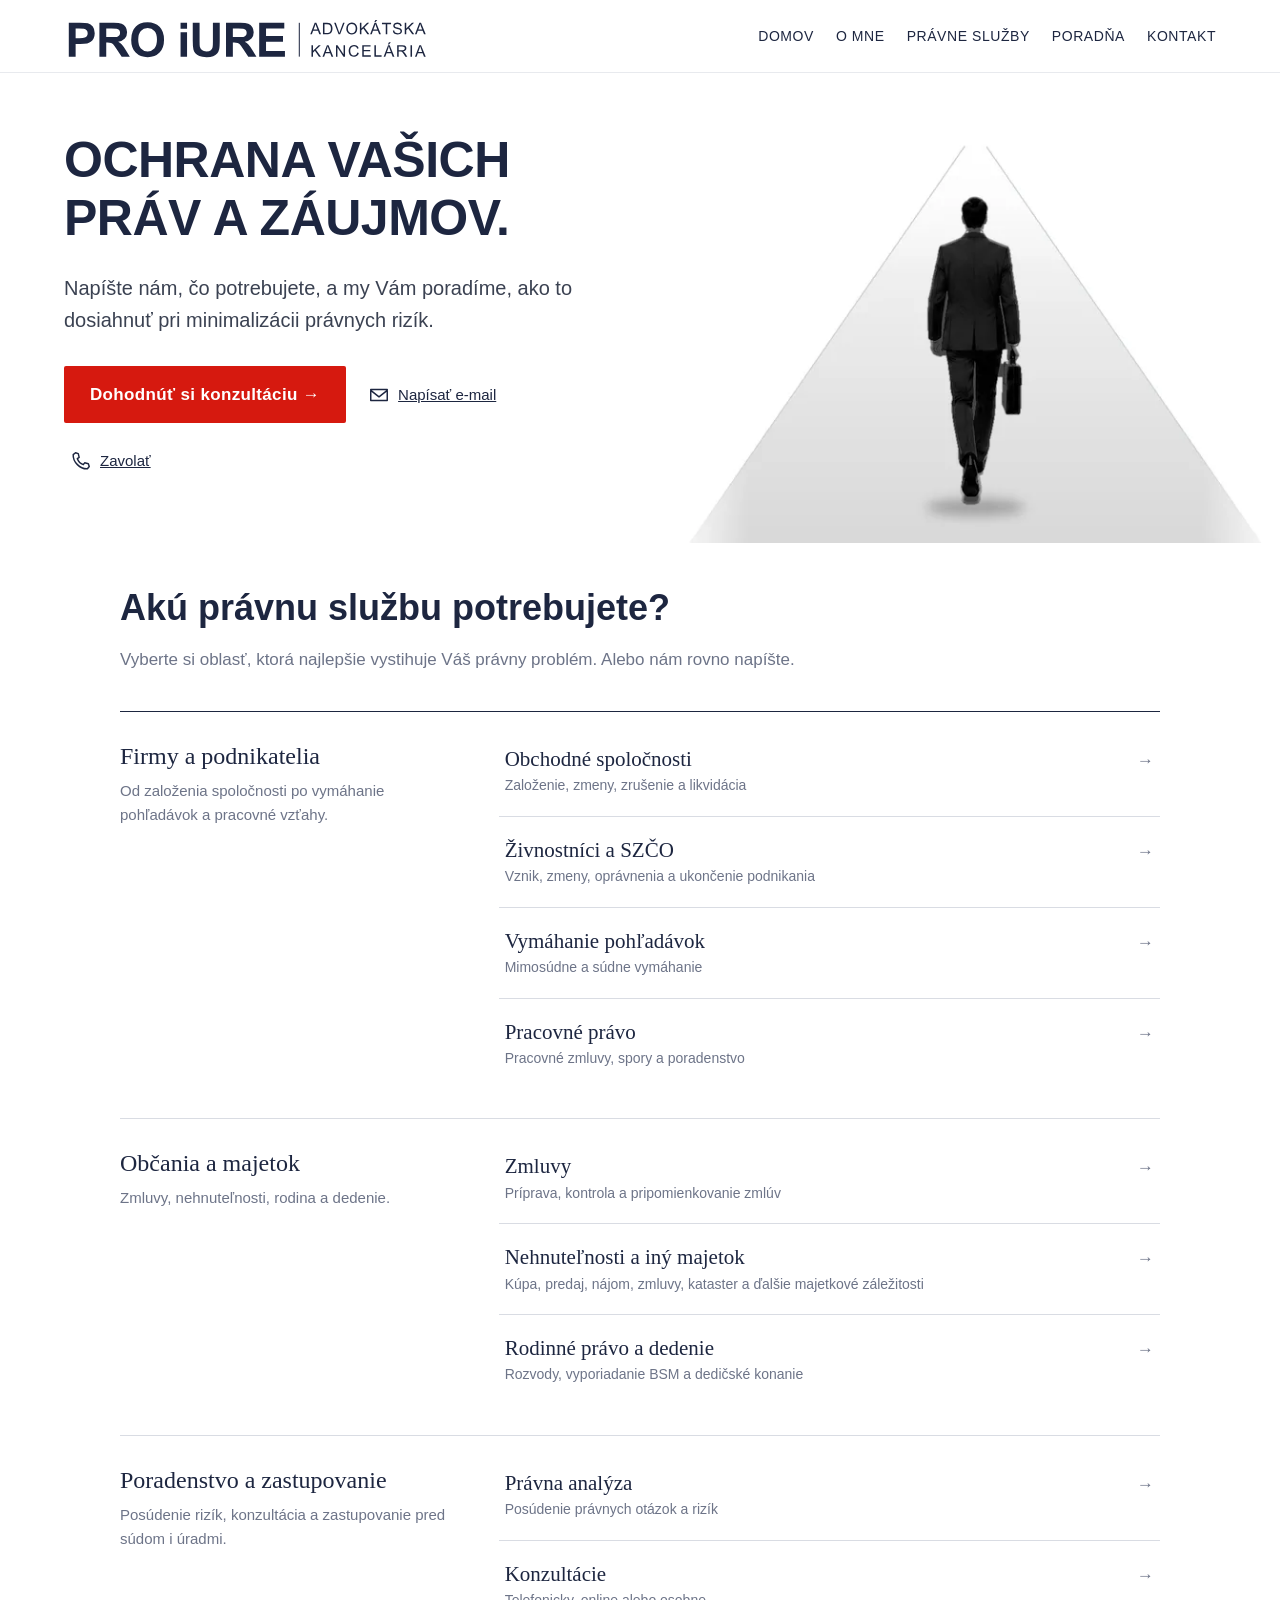
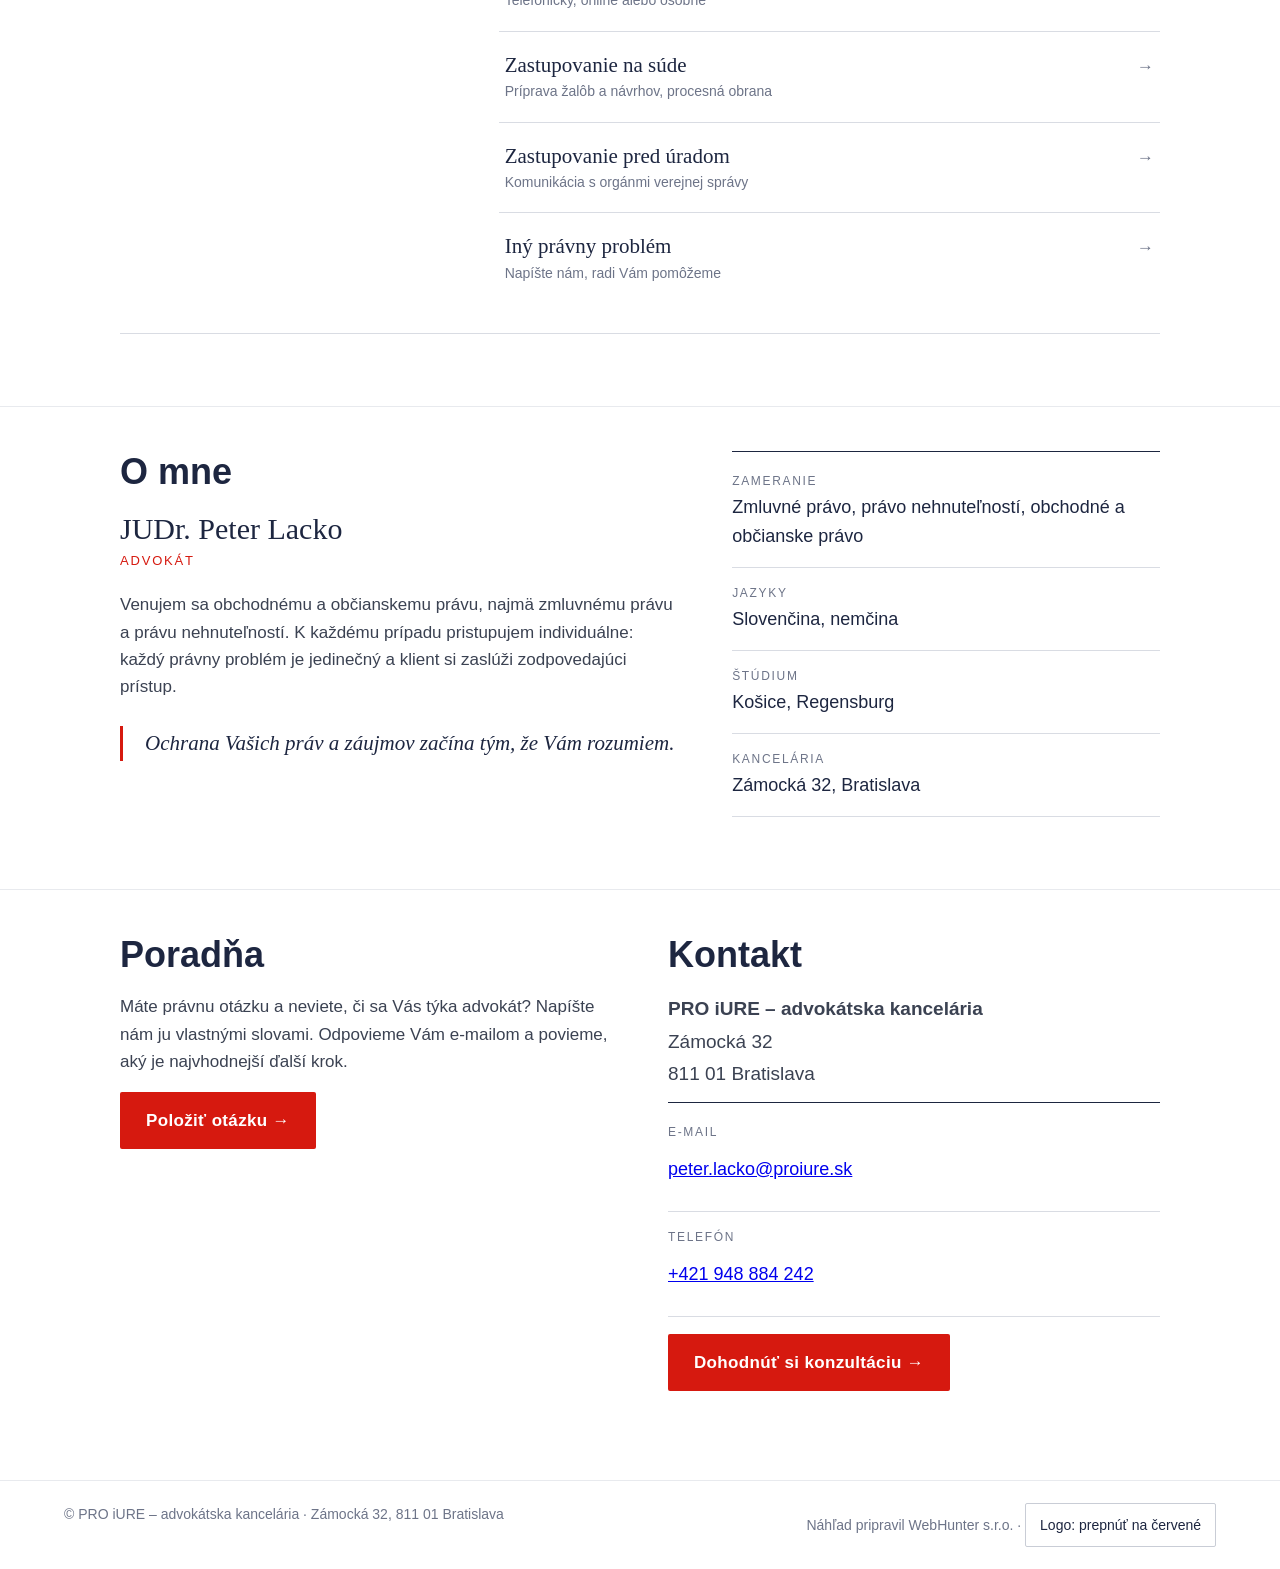
==== commit 56de3a84: "Nadpis služieb vľavo" ====
--- a/b/index.html
+++ b/b/index.html
@@ -8,7 +8,7 @@
 <script type="application/ld+json">{"@context":"https://schema.org","@type":"LegalService","name":"PRO iURE – advokátska kancelária","founder":{"@type":"Person","name":"Peter Lacko"},"email":"peter.lacko@proiure.sk","address":{"@type":"PostalAddress","addressLocality":"Bratislava","addressCountry":"SK"}}</script>
 <title>PRO iURE – advokátska kancelária, Bratislava</title>
 <meta name="description" content="Advokátska kancelária PRO iURE v Bratislave. Zmluvy, obchodné spoločnosti, nehnuteľnosti, pracovné právo, vymáhanie pohľadávok a zastupovanie. Slovensky a nemecky.">
-<link rel="stylesheet" href="../style.css?v=12">
+<link rel="stylesheet" href="../style.css?v=13">
 </head><body>
 <header class="top"><a class="logo" href="#domov" aria-label="PRO iURE – advokátska kancelária"><svg xmlns="http://www.w3.org/2000/svg" viewBox="-4 -26 1072.7 130.0" aria-hidden="true" ><path transform="translate(0,100.0)" d="M10.163710777626195 0.0V-100.0H42.56480218281037Q60.982264665757164 -100.0 66.57571623465212 -98.49931787175989Q75.17053206002728 -96.24829467939973 80.96862210095497 -88.71077762619373Q86.76671214188268 -81.17326057298773 86.76671214188268 -69.23601637107777Q86.76671214188268 -60.027285129604365 83.4242837653479 -53.75170532060027Q80.0818553888131 -47.47612551159618 74.93178717598909 -43.89495225102319Q69.78171896316508 -40.3137789904502 64.46111869031378 -39.15416098226466Q57.23055934515689 -37.72169167803547 43.519781718963166 -37.72169167803547H30.354706684856755V0.0ZM30.354706684856755 -83.08321964529331V-54.70668485675307H41.40518417462483Q53.34242837653479 -54.70668485675307 57.36698499317872 -56.27557980900409Q61.391541609822646 -57.844474761255114 63.67667121418826 -61.186903137789905Q65.96180081855388 -64.5293315143247 65.96180081855388 -68.96316507503411Q65.96180081855388 -74.42019099590723 62.755798090040926 -77.96725784447477Q59.54979536152797 -81.5143246930423 54.63847203274216 -82.40109140518418Q51.02319236016371 -83.08321964529331 40.10914051841746 -83.08321964529331Z M100.61664392905865 0.0V-100.0H143.11323328785812Q159.14324693042292 -100.0 166.40791268758528 -97.3055934515689Q173.67257844474761 -94.61118690313779 178.03819918144612 -87.72169167803547Q182.40381991814462 -80.83219645293315 182.40381991814462 -71.96452933151433Q182.40381991814462 -60.70941336971351 175.78717598908594 -53.37653478854025Q169.17053206002728 -46.043656207366986 156.00545702592086 -44.13369713506139Q162.55388813096863 -40.3137789904502 166.81718963165076 -35.74351978171896Q171.08049113233287 -31.173260572987722 178.31105047748974 -19.508867667121418L190.52114597544337 0.0H166.3738062755798L151.7762619372442 -21.759890859481583Q144.0 -33.42428376534789 141.1350613915416 -36.45975443383357Q138.2701227830832 -39.49522510231924 135.06412005457025 -40.620736698499314Q131.85811732605728 -41.7462482946794 124.90040927694406 -41.7462482946794H120.80763983628921V0.0ZM120.80763983628921 -57.70804911323329H135.7462482946794Q150.27557980900409 -57.70804911323329 153.89085948158254 -58.93587994542974Q157.50613915416096 -60.16371077762619 159.5525238744884 -63.165075034106415Q161.59890859481584 -66.16643929058664 161.59890859481584 -70.66848567530695Q161.59890859481584 -75.7162346521146 158.90450204638472 -78.8199181446112Q156.2100954979536 -81.92360163710778 151.2987721691678 -82.74215552523874Q148.8431105047749 -83.08321964529331 136.56480218281035 -83.08321964529331H120.80763983628921Z M194.54843110504774 -49.38608458390178Q194.54843110504774 -64.66575716234652 199.11869031377898 -75.03410641200546Q202.5293315143247 -82.67394270122783 208.42974079126876 -88.74488403819919Q214.33015006821282 -94.81582537517053 221.35607094133695 -97.74897680763983Q230.70122783083218 -101.70532060027286 242.9113233287858 -101.70532060027286Q265.012278308322 -101.70532060027286 278.2796725784448 -87.99454297407914Q291.5470668485675 -74.2837653478854 291.5470668485675 -49.86357435197817Q291.5470668485675 -25.648021828103683 278.3819918144611 -11.971350613915416Q265.2169167803547 1.7053206002728514 243.18417462482947 1.7053206002728514Q220.87858117326056 1.7053206002728514 207.71350613915416 -11.903137789904502Q194.54843110504774 -25.511596180081856 194.54843110504774 -49.38608458390178ZM215.35334242837652 -50.068212824010914Q215.35334242837652 -33.08321964529332 223.19781718963162 -24.317871759890863Q231.04229195088675 -15.552523874488404 243.11596180081855 -15.552523874488404Q255.18963165075036 -15.552523874488404 262.9317871759891 -24.249658935879943Q270.6739427012278 -32.946793997271484 270.6739427012278 -50.34106412005457Q270.6739427012278 -67.53069577080491 263.1364256480218 -75.98908594815825Q255.59890859481584 -84.4474761255116 243.11596180081855 -84.4474761255116Q230.63301500682127 -84.4474761255116 222.99317871759888 -75.88676671214188Q215.35334242837652 -67.32605729877217 215.35334242837652 -50.068212824010914Z  M340.39290586630284 -82.26466575716235V-100.0H359.5607094133697V-82.26466575716235ZM340.39290586630284 0.0V-72.44201909959072H359.5607094133697V0.0Z M376.4120054570259 -100.0H396.60300136425644V-45.839017735334245Q396.60300136425644 -32.946793997271484 397.3533424283765 -29.1268758526603Q398.64938608458385 -22.987721691678036 403.5266030013642 -19.27012278308322Q408.40381991814456 -15.552523874488404 416.8622100954979 -15.552523874488404Q425.4570259208731 -15.552523874488404 429.82264665757157 -19.065484311050476Q434.1882673942701 -22.57844474761255 435.075034106412 -27.694406548431104Q435.96180081855385 -32.81036834924966 435.96180081855385 -44.679399727148706V-100.0H456.1527967257844V-47.47612551159618Q456.1527967257844 -29.46793997271487 454.5156889495225 -22.032742155525238Q452.87858117326056 -14.597544338335608 448.4788540245566 -9.481582537517053Q444.07912687585264 -4.365620736698499 436.7121418826739 -1.330150068212824Q429.3451568894952 1.7053206002728514 417.47612551159614 1.7053206002728514Q403.1514324693042 1.7053206002728514 395.75034106412 -1.6030013642564804Q388.34924965893583 -4.911323328785812 384.0518417462482 -10.197817189631651Q379.75443383356065 -15.48431105047749 378.3901773533424 -21.282401091405184Q376.4120054570259 -29.877216916780355 376.4120054570259 -46.65757162346521Z M474.70941336971345 0.0V-100.0H517.2060027285129Q533.2360163710778 -100.0 540.5006821282401 -97.3055934515689Q547.7653478854024 -94.61118690313779 552.1309686221009 -87.72169167803547Q556.4965893587994 -80.83219645293315 556.4965893587994 -71.96452933151433Q556.4965893587994 -60.70941336971351 549.8799454297407 -53.37653478854025Q543.263301500682 -46.043656207366986 530.0982264665756 -44.13369713506139Q536.6466575716235 -40.3137789904502 540.9099590723056 -35.74351978171896Q545.1732605729876 -31.173260572987722 552.4038199181446 -19.508867667121418L564.6139154160982 0.0H540.4665757162346L525.869031377899 -21.759890859481583Q518.0927694406548 -33.42428376534789 515.2278308321963 -36.45975443383357Q512.362892223738 -39.49522510231924 509.156889495225 -40.620736698499314Q505.9508867667121 -41.7462482946794 498.9931787175989 -41.7462482946794H494.900409276944V0.0ZM494.900409276944 -57.70804911323329H509.8390177353342Q524.3683492496589 -57.70804911323329 527.9836289222374 -58.93587994542974Q531.5989085948157 -60.16371077762619 533.6452933151431 -63.165075034106415Q535.6916780354707 -66.16643929058664 535.6916780354707 -70.66848567530695Q535.6916780354707 -75.7162346521146 532.9972714870396 -78.8199181446112Q530.3028649386084 -81.92360163710778 525.3915416098226 -82.74215552523874Q522.9358799454296 -83.08321964529331 510.6575716234652 -83.08321964529331H494.900409276944Z M572.7339699863574 0.0V-100.0H646.8813096862209V-83.08321964529331H592.9249658935879V-60.91405184174625H643.1296043656207V-44.065484311050476H592.9249658935879V-16.84856753069577H648.7912687585265V0.0Z"/><rect x="689.7" y="0" width="3" height="100.0"/><path transform="translate(723.7,34.0)" d="M-0.06952965235173825 0.0 12.978868438991139 -33.97682344921609H17.822767552828903L31.728698023176552 0.0H26.606680299931835L22.643490115882756 -10.29038854805726H8.43626448534424L4.704839809134288 0.0ZM9.734151329243353 -13.952283571915475H21.25289706884799L17.70688479890934 -23.36196319018405Q16.084526244035448 -27.64962508520791 15.296523517382413 -30.407634628493525Q14.647580095432856 -27.139740967961828 13.465576005453306 -23.918200408997954Z M37.452514539721264 0.0V-33.97682344921609H49.1566726855972Q53.11986286964628 -33.97682344921609 55.205752440198424 -33.49011588275392Q58.125997838971436 -32.81799591002045 60.18871085873967 -31.056578050443083Q62.877190749673545 -28.785276073619634 64.20984241974853 -25.250852079072942Q65.54249408982352 -21.716428084526246 65.54249408982352 -17.173824130879346Q65.54249408982352 -13.303340149965917 64.63860860925092 -10.313565098841172Q63.73472312867832 -7.323790047716428 62.32095353085964 -5.365371506475801Q60.90718393304097 -3.406952965235174 59.226884001207296 -2.2828902522154055Q57.546584069373615 -1.1588275391956373 55.170987614022565 -0.5794137695978187Q52.79539115867151 0.0 49.712909904411106 0.0ZM41.948765391800336 -4.009543285616905H49.203025787165025Q52.56362565083238 -4.009543285616905 54.47569109050518 -4.635310156782549Q56.38775653017798 -5.261077027948193 57.52340751858971 -6.396728016359918Q59.12258952267968 -7.995910020449898 60.01488672786033 -10.695978186775733Q60.90718393304097 -13.396046353101568 60.90718393304097 -17.243353783231086Q60.90718393304097 -22.573960463531016 59.157354348855556 -25.43626448534424Q57.40752476467014 -28.298568507157466 54.90445728000756 -29.2719836400818Q53.09668631886237 -29.967280163599185 49.08714303324546 -29.967280163599185H41.948765391800336Z M83.5730590726259 0.0 70.40877822736346 -33.97682344921609H75.27585389198514L84.10611974065588 -9.293796864349012Q85.17224107671588 -6.32719836400818 85.89071415101718 -3.7314246762099526Q86.67871687767021 -6.512610770279482 87.72166166294627 -9.293796864349012L96.89957577337573 -33.97682344921609H101.48853282859045L88.18519267862453 0.0Z M106.28528731377867 -16.5480572597137Q106.28528731377867 -25.007498295841856 110.82789126742557 -29.79345603271984Q115.37049522107246 -34.57941376959782 122.55522596408541 -34.57941376959782Q127.2600657732197 -34.57941376959782 131.03784355099748 -32.331288343558285Q134.81562132877525 -30.083162917518745 136.7972164207998 -26.062031356509884Q138.77881151282435 -22.040899795501023 138.77881151282435 -16.942058623040218Q138.77881151282435 -11.773687798227677 136.6929219422722 -7.6946148602590325Q134.60703237172004 -3.615541922290389 130.78290149237444 -1.5180640763462852Q126.95877061302883 0.5794137695978187 122.5320494133015 0.5794137695978187Q117.73450340103156 0.5794137695978187 113.95672562325379 -1.7382413087934563Q110.178947845476 -4.055896387184731 108.23211757962733 -8.065439672801636Q106.28528731377867 -12.074982958418541 106.28528731377867 -16.5480572597137ZM110.9205974705612 -16.478527607361965Q110.9205974705612 -10.336741649625086 114.22325595726878 -6.802317655078392Q117.52591444397635 -3.2678936605316973 122.50887286251759 -3.2678936605316973Q127.58453748419447 -3.2678936605316973 130.86401942011813 -6.837082481254261Q134.14350135604178 -10.406271301976824 134.14350135604178 -16.96523517382413Q134.14350135604178 -21.113837764144513 132.74132003361507 -24.207907293796865Q131.33913871118835 -27.301976823449216 128.6390705448625 -29.005453306066805Q125.93900237853667 -30.70892978868439 122.57840251486932 -30.70892978868439Q117.8040330533833 -30.70892978868439 114.36231526197224 -27.429447852760738Q110.9205974705612 -24.149965916837083 110.9205974705612 -16.478527607361965Z M146.51898794756946 0.0V-33.97682344921609H151.01523879964853V-17.127471029311522L167.887767770337 -33.97682344921609H173.98320062650606L159.7296218943997 -20.209952283571916L174.6089674976717 0.0H168.67577049699003L156.57761098778758 -17.19700068166326L151.01523879964853 -11.773687798227677V0.0Z M176.76359519349384 0.0 189.81199328483672 -33.97682344921609H194.6558923986745L208.56182286902214 0.0H203.43980514577743L199.47661496172833 -10.29038854805726H185.26938933118984L181.53796465497987 0.0ZM186.56727617508895 -13.952283571915475H198.0860219146936L194.54000964475492 -23.36196319018405Q192.91765108988105 -27.64962508520791 192.129648363228 -30.407634628493525Q191.48070494127845 -27.139740967961828 190.2987008512989 -23.918200408997954ZM189.37163881994238 -36.06271301976824 192.45412007420276 -42.5521472392638H197.92378605920618L192.82494488674539 -36.06271301976824Z M222.9304928279663 0.0V-29.967280163599185H211.73621879933646V-33.97682344921609H238.66737081024309V-29.967280163599185H227.42674368004538V0.0Z M243.88130320954173 -10.916155419222905 248.12261200299776 -11.286980231765508Q248.4239071631886 -8.737559645535105 249.52479332542447 -7.103612815269257Q250.62567948766034 -5.469665985003409 252.9433345660516 -4.461486025903204Q255.26098964444287 -3.4533060668029996 258.15805849243196 -3.4533060668029996Q260.7306556294463 -3.4533060668029996 262.70066244607887 -4.21813224267212Q264.67066926271144 -4.982958418541241 265.6324961202438 -6.315610088616223Q266.5943229777762 -7.6482617586912065 266.5943229777762 -9.224267211997274Q266.5943229777762 -10.823449216087253 265.6672609464197 -12.01704158145876Q264.74019891506316 -13.210633946830267 262.6079562429432 -14.021813224267213Q261.2405397466924 -14.554873892297206 256.558876488342 -15.678936605316974Q251.8772132299916 -16.80299931833674 249.99991261649467 -17.79959100204499Q247.56637478418384 -19.07430129516019 246.37278241881233 -20.96319018404908Q245.17919005344083 -22.85207907293797 245.17919005344083 -25.192910702113156Q245.17919005344083 -27.765507839127473 246.63931275282732 -30.00204498977505Q248.09943545221384 -32.23858214042263 250.9037980970673 -33.397409679618264Q253.70816074192072 -34.556237218813905 257.1382902579398 -34.556237218813905Q260.91606803571756 -34.556237218813905 263.8015486083147 -33.33946830265849Q266.68702918091185 -32.122699386503065 268.239858083434 -29.758691206543965Q269.79268698595615 -27.394683026584868 269.9085697398757 -24.404907975460123L265.59773129406796 -24.080436264485346Q265.25008303230925 -27.301976823449216 263.2453113895008 -28.947511929107023Q261.2405397466924 -30.593047034764826 257.3237026642111 -30.593047034764826Q253.24462972624247 -30.593047034764826 251.3789173881375 -29.098159509202453Q249.51320505003252 -27.603271983640084 249.51320505003252 -25.49420586230402Q249.51320505003252 -23.663258350374914 250.83426844471555 -22.481254260395364Q252.13215528861465 -21.299250170415814 257.61340954901004 -20.059304703476485Q263.0946638094054 -18.819359236537153 265.1342002783897 -17.89229720518064Q268.10079877873056 -16.52488070892979 269.5145683765492 -14.427402862985685Q270.9283379743679 -12.329925017041582 270.9283379743679 -9.595092024539877Q270.9283379743679 -6.883435582822086 269.3755090718457 -4.484662576687117Q267.8226801693236 -2.085889570552147 264.91402304594254 -0.7532379004771643Q262.0053659225615 0.5794137695978187 258.3666474494872 0.5794137695978187Q253.75451384348855 0.5794137695978187 250.63726776305228 -0.7648261758691208Q247.520021682616 -2.10906612133606 245.7470155476467 -4.809134287661895Q243.97400941267736 -7.50920245398773 243.88130320954173 -10.916155419222905Z M279.01616267087167 0.0V-33.97682344921609H283.51241352295074V-17.127471029311522L300.38494249363924 -33.97682344921609H306.4803753498083L292.22679661770195 -20.209952283571916L307.10614222097394 0.0H301.17294522029226L289.0747857110898 -17.19700068166326L283.51241352295074 -11.773687798227677V0.0Z M309.2607699167961 0.0 322.30916800813895 -33.97682344921609H327.15306712197673L341.0589975923244 0.0H335.93697986907966L331.97378968503057 -10.29038854805726H317.76656405449205L314.0351393782821 0.0ZM319.06445089839116 -13.952283571915475H330.5831966379958L327.0371843680572 -23.36196319018405Q325.41482581318326 -27.64962508520791 324.62682308653024 -30.407634628493525Q323.97787966458066 -27.139740967961828 322.79587557460115 -23.918200408997954Z"/><path transform="translate(723.7,100.0)" d="M3.476482617586912 0.0V-33.97682344921609H7.972733469665985V-17.127471029311522L24.845262440354464 -33.97682344921609H30.94069529652352L16.687116564417177 -20.209952283571916L31.566462167689163 0.0H25.633265167007497L13.535105657805044 -17.19700068166326L7.972733469665985 -11.773687798227677V0.0Z M36.06449666499582 0.0 49.112894756338704 -33.97682344921609H53.95679387017647L67.86272434052411 0.0H62.7407066172794L58.77751643323032 -10.29038854805726H44.5702908026918L40.83886612648185 0.0ZM45.868177646590915 -13.952283571915475H57.38692338619555L53.840911116256905 -23.36196319018405Q52.21855256138301 -27.64962508520791 51.43054983472997 -30.407634628493525Q50.78160641278042 -27.139740967961828 49.59960232280087 -23.918200408997954Z M75.88359455698551 0.0V-33.97682344921609H80.49572816298415L98.34167226659696 -7.300613496932516V-33.97682344921609H102.65251071240473V0.0H98.0403771064061L80.19443300279329 -26.699386503067487V0.0Z M138.92559633445578 -11.912747102931153 143.42184718653485 -10.777096114519427Q142.00807758871616 -5.237900477164281 138.334594289466 -2.329243353783231Q134.66111099021583 0.5794137695978187 129.35368086069982 0.5794137695978187Q123.86083832491249 0.5794137695978187 120.41912053350146 -1.6571233810497616Q116.9774027420904 -3.893660531697342 115.18122005633717 -8.134969325153374Q113.38503737058393 -12.376278118609408 113.38503737058393 -17.243353783231086Q113.38503737058393 -22.550783912747104 115.4129855641763 -26.502385821404225Q117.44093375776866 -30.45398773006135 121.18394670937056 -32.505112474437624Q124.92695966097247 -34.556237218813905 129.42321051305154 -34.556237218813905Q134.52205168551237 -34.556237218813905 137.9985343030993 -31.960463531015677Q141.4750169206862 -29.36468984321745 142.84243341693704 -24.659850034083163L138.4157122172097 -23.61690524880709Q137.23370812723016 -27.32515337423313 134.98558270119062 -29.01704158145876Q132.7374572751511 -30.70892978868439 129.3305043099159 -30.70892978868439Q125.41366722743464 -30.70892978868439 122.78312871346054 -28.83162917518746Q120.15259019948645 -26.954328561690527 119.08646886342646 -23.790729379686436Q118.02034752736648 -20.627130197682344 118.02034752736648 -17.266530334015Q118.02034752736648 -12.932515337423313 119.28346954508973 -9.699386503067485Q120.54659156281296 -6.466257668711656 123.21189490296294 -4.867075664621677Q125.8771982431129 -3.2678936605316973 128.9828560481572 -3.2678936605316973Q132.76063382593497 -3.2678936605316973 135.37958406451713 -5.446489434219496Q137.99853430309926 -7.625085207907294 138.92559633445578 -11.912747102931153Z M153.5286069735484 0.0V-33.97682344921609H178.0957508044959V-29.967280163599185H158.02485782562746V-19.56100886162236H176.82104051138072V-15.574642126789367H158.02485782562746V-4.009543285616905H178.88375353114895V0.0Z M189.38451468148904 0.0V-33.97682344921609H193.8807655335681V-4.009543285616905H210.6142351995531V0.0Z M216.71145170094974 0.0 229.7598497922926 -33.97682344921609H234.6037489061304L248.50967937647803 0.0H243.38766165323332L239.42447146918425 -10.29038854805726H225.21724583864574L221.48582116243577 0.0ZM226.51513268254485 -13.952283571915475H238.03387842214948L234.4878661522108 -23.36196319018405Q232.86550759733694 -27.64962508520791 232.0775048706839 -30.407634628493525Q231.42856144873434 -27.139740967961828 230.24655735875479 -23.918200408997954ZM229.31949532739827 -36.06271301976824 232.40197658165866 -42.5521472392638H237.87164256666208L232.77280139420128 -36.06271301976824Z M256.646432346859 0.0V-33.97682344921609H271.7111903564023Q276.2537943100492 -33.97682344921609 278.61780249000833 -33.061349693251536Q280.9818106699674 -32.14587593728698 282.39558026778604 -29.828220858895705Q283.80934986560476 -27.510565780504432 283.80934986560476 -24.706203135650988Q283.80934986560476 -21.0906612133606 281.46851823642953 -18.610770279481937Q279.12768660725436 -16.130879345603272 274.2374343918488 -15.458759372869803Q276.02202880221006 -14.601226993865032 276.9490908335666 -13.766871165644172Q278.91909765019915 -11.959100204498977 280.6805155097765 -9.247443762781186L286.5905359596743 0.0H280.93545756839956L276.4392067163205 -7.068847989093388Q274.4691998996879 -10.12815269256987 273.1944896065727 -11.750511247443763Q271.9197793134575 -13.372869802317656 270.91159935435735 -14.021813224267213Q269.9034193952571 -14.67075664621677 268.86047460998105 -14.92569870483981Q268.0956484341119 -15.087934560327199 266.35740712531845 -15.087934560327199H261.1426831989381V0.0ZM261.1426831989381 -18.98159509202454H270.8073048758297Q273.8897861300901 -18.98159509202454 275.6280274388836 -19.61895023858214Q277.366268747677 -20.25630538513974 278.27015422824957 -21.65848670756646Q279.1740397088222 -23.060668029993185 279.1740397088222 -24.706203135650988Q279.1740397088222 -27.116564417177916 277.4242101246368 -28.66939331970007Q275.67438054045135 -30.22222222222222 271.8966027626736 -30.22222222222222H261.1426831989381Z M296.0947054263061 0.0V-33.97682344921609H300.5909562783852V0.0Z M309.26076991679616 0.0 322.309168008139 -33.97682344921609H327.1530671219768L341.05899759232443 0.0H335.9369798690797L331.9737896850306 -10.29038854805726H317.7665640544921L314.03513937828217 0.0ZM319.0644508983912 -13.952283571915475H330.58319663799585L327.03718436805724 -23.36196319018405Q325.4148258131833 -27.64962508520791 324.6268230865303 -30.407634628493525Q323.9778796645807 -27.139740967961828 322.7958755746012 -23.918200408997954Z"/></svg></a>
 <button class="burger" type="button" aria-label="Menu" aria-expanded="false"><span></span></button><nav aria-label="Hlavné menu" id="menu"><a href="#domov">Domov</a><a href="#o-mne">O mne</a><a href="#sluzby">Právne služby</a><a href="#poradna">Poradňa</a><a href="#kontakt">Kontakt</a></nav></header>
--- a/style.css
+++ b/style.css
@@ -105,3 +105,4 @@
 footer button{min-height:44px;padding:0 14px}
 @media(max-width:1000px){.grp,.k-grid{grid-template-columns:1fr;gap:14px}}
 .o-f a{display:inline-block;padding:11px 0}
+#sluzby>h2,#sluzby>.sub{text-align:left;max-width:1040px;margin-left:auto;margin-right:auto}
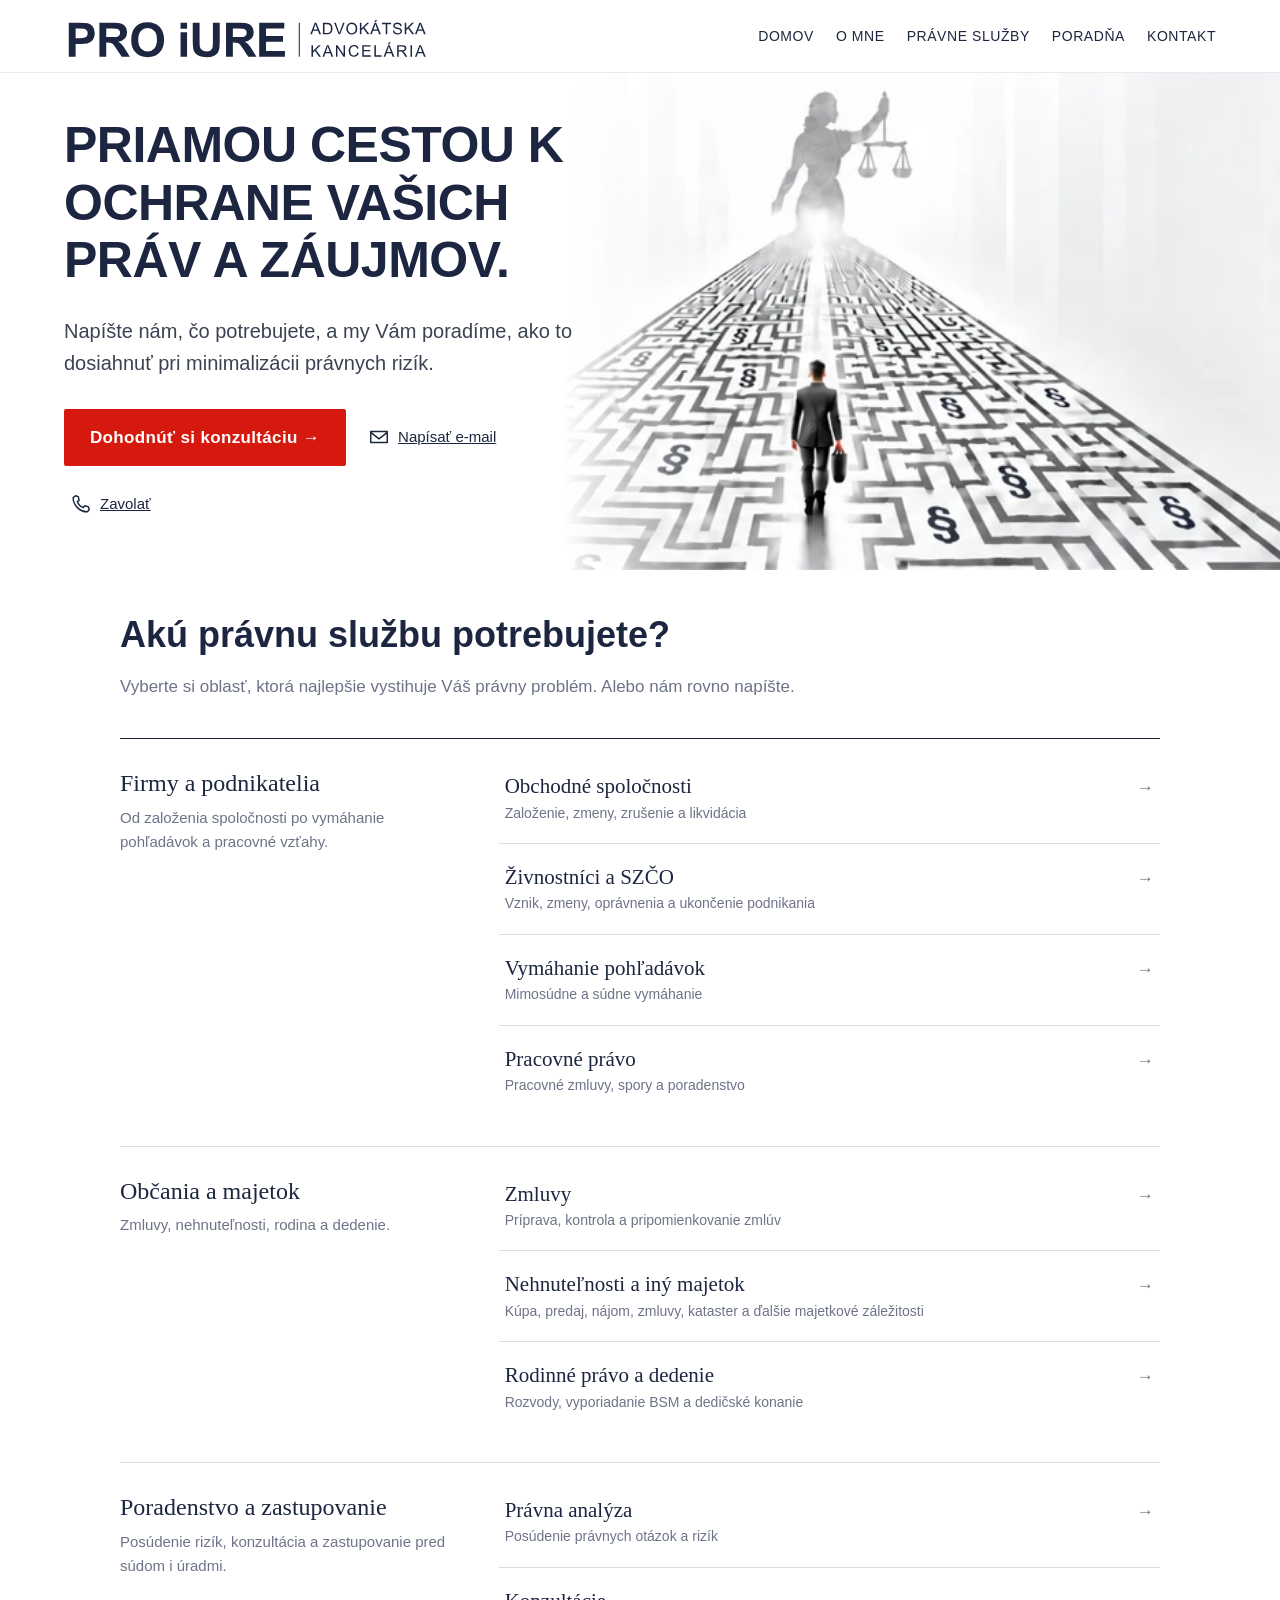
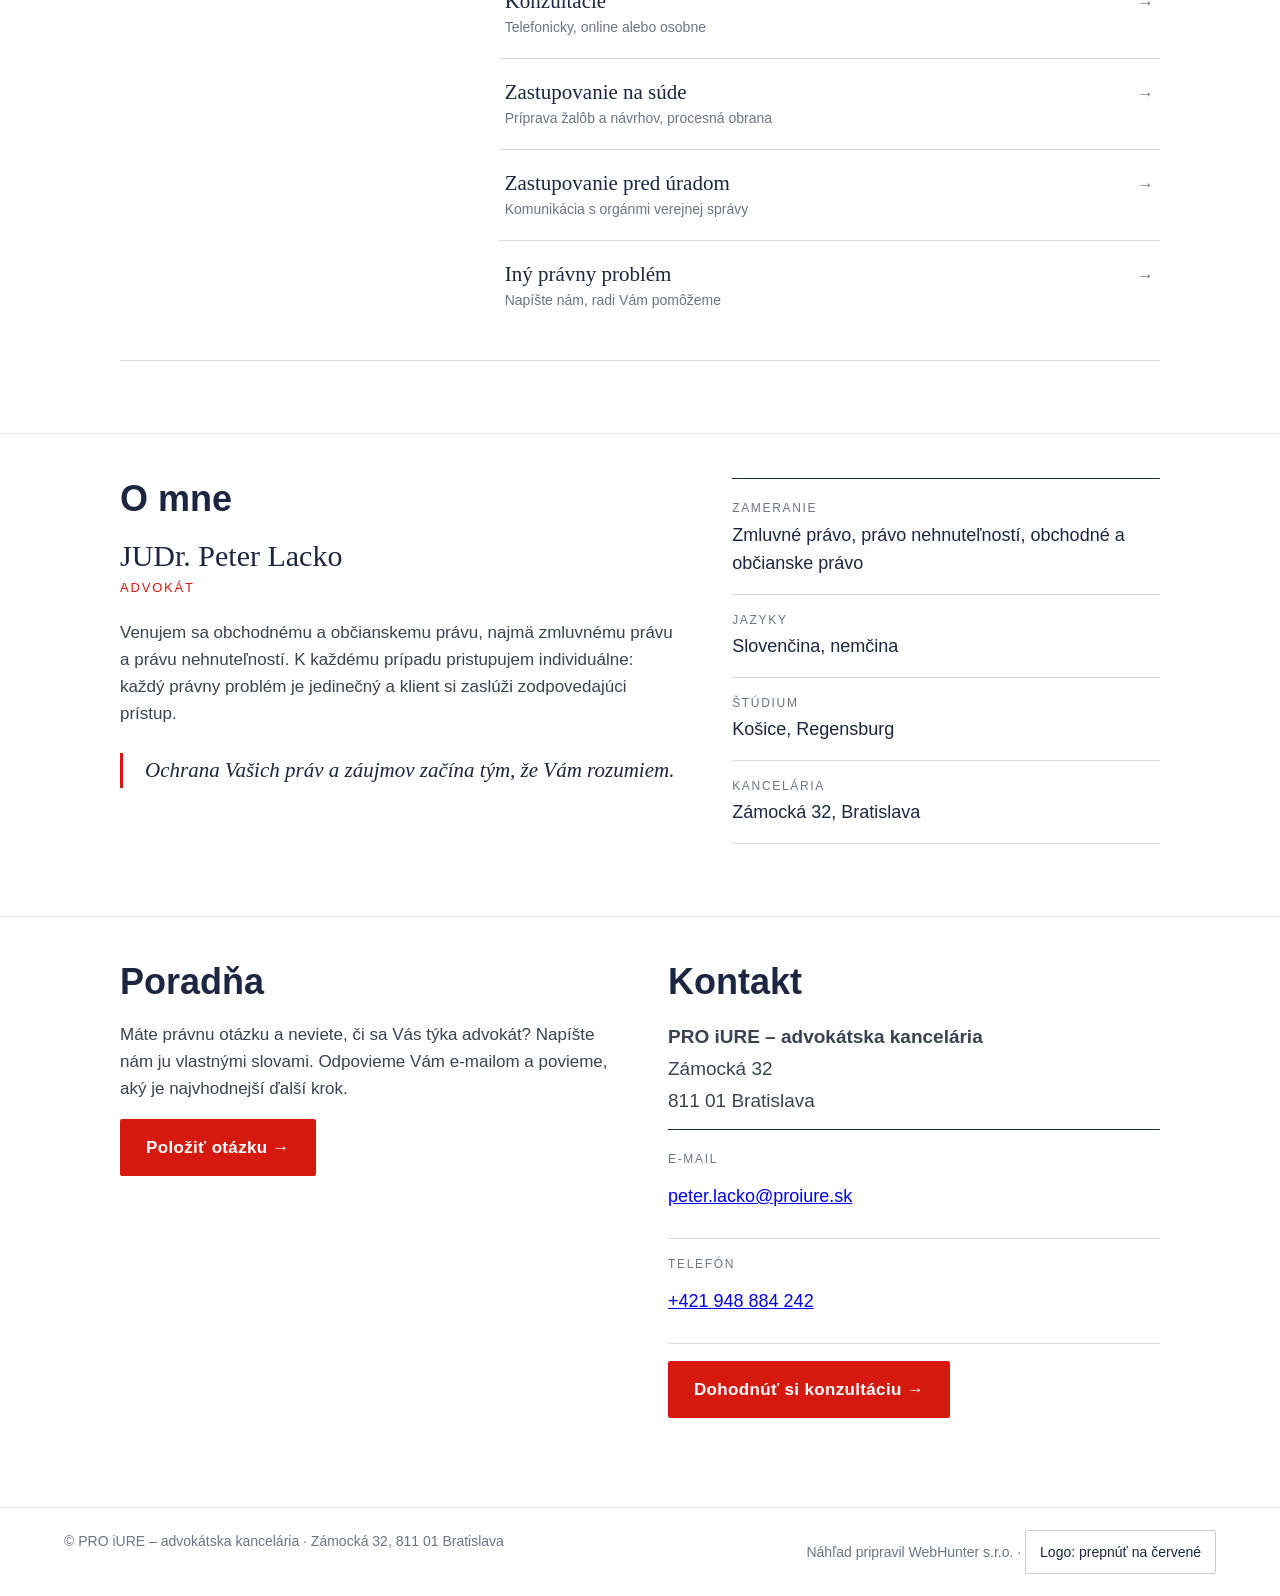
==== commit d979e5c4: "Hero podľa vizuálu klienta: labyrint, silueta justície, slogan Priamou cestou…" ====
--- a/b/index.html
+++ b/b/index.html
@@ -4,21 +4,21 @@
 <meta name="robots" content="noindex,nofollow">
 <meta property="og:title" content="PRO iURE – advokátska kancelária, Bratislava">
 <meta property="og:description" content="Ochrana Vašich práv a záujmov. Advokátska kancelária Peter Lacko, Bratislava.">
-<meta property="og:image" content="https://webhunter-navrhy.github.io/sk-proiure/img/hero-b.webp">
+<meta property="og:image" content="https://webhunter-navrhy.github.io/sk-proiure/img/hero-v.webp">
 <script type="application/ld+json">{"@context":"https://schema.org","@type":"LegalService","name":"PRO iURE – advokátska kancelária","founder":{"@type":"Person","name":"Peter Lacko"},"email":"peter.lacko@proiure.sk","address":{"@type":"PostalAddress","addressLocality":"Bratislava","addressCountry":"SK"}}</script>
 <title>PRO iURE – advokátska kancelária, Bratislava</title>
 <meta name="description" content="Advokátska kancelária PRO iURE v Bratislave. Zmluvy, obchodné spoločnosti, nehnuteľnosti, pracovné právo, vymáhanie pohľadávok a zastupovanie. Slovensky a nemecky.">
-<link rel="stylesheet" href="../style.css?v=13">
+<link rel="stylesheet" href="../style.css?v=14">
 </head><body>
 <header class="top"><a class="logo" href="#domov" aria-label="PRO iURE – advokátska kancelária"><svg xmlns="http://www.w3.org/2000/svg" viewBox="-4 -26 1072.7 130.0" aria-hidden="true" ><path transform="translate(0,100.0)" d="M10.163710777626195 0.0V-100.0H42.56480218281037Q60.982264665757164 -100.0 66.57571623465212 -98.49931787175989Q75.17053206002728 -96.24829467939973 80.96862210095497 -88.71077762619373Q86.76671214188268 -81.17326057298773 86.76671214188268 -69.23601637107777Q86.76671214188268 -60.027285129604365 83.4242837653479 -53.75170532060027Q80.0818553888131 -47.47612551159618 74.93178717598909 -43.89495225102319Q69.78171896316508 -40.3137789904502 64.46111869031378 -39.15416098226466Q57.23055934515689 -37.72169167803547 43.519781718963166 -37.72169167803547H30.354706684856755V0.0ZM30.354706684856755 -83.08321964529331V-54.70668485675307H41.40518417462483Q53.34242837653479 -54.70668485675307 57.36698499317872 -56.27557980900409Q61.391541609822646 -57.844474761255114 63.67667121418826 -61.186903137789905Q65.96180081855388 -64.5293315143247 65.96180081855388 -68.96316507503411Q65.96180081855388 -74.42019099590723 62.755798090040926 -77.96725784447477Q59.54979536152797 -81.5143246930423 54.63847203274216 -82.40109140518418Q51.02319236016371 -83.08321964529331 40.10914051841746 -83.08321964529331Z M100.61664392905865 0.0V-100.0H143.11323328785812Q159.14324693042292 -100.0 166.40791268758528 -97.3055934515689Q173.67257844474761 -94.61118690313779 178.03819918144612 -87.72169167803547Q182.40381991814462 -80.83219645293315 182.40381991814462 -71.96452933151433Q182.40381991814462 -60.70941336971351 175.78717598908594 -53.37653478854025Q169.17053206002728 -46.043656207366986 156.00545702592086 -44.13369713506139Q162.55388813096863 -40.3137789904502 166.81718963165076 -35.74351978171896Q171.08049113233287 -31.173260572987722 178.31105047748974 -19.508867667121418L190.52114597544337 0.0H166.3738062755798L151.7762619372442 -21.759890859481583Q144.0 -33.42428376534789 141.1350613915416 -36.45975443383357Q138.2701227830832 -39.49522510231924 135.06412005457025 -40.620736698499314Q131.85811732605728 -41.7462482946794 124.90040927694406 -41.7462482946794H120.80763983628921V0.0ZM120.80763983628921 -57.70804911323329H135.7462482946794Q150.27557980900409 -57.70804911323329 153.89085948158254 -58.93587994542974Q157.50613915416096 -60.16371077762619 159.5525238744884 -63.165075034106415Q161.59890859481584 -66.16643929058664 161.59890859481584 -70.66848567530695Q161.59890859481584 -75.7162346521146 158.90450204638472 -78.8199181446112Q156.2100954979536 -81.92360163710778 151.2987721691678 -82.74215552523874Q148.8431105047749 -83.08321964529331 136.56480218281035 -83.08321964529331H120.80763983628921Z M194.54843110504774 -49.38608458390178Q194.54843110504774 -64.66575716234652 199.11869031377898 -75.03410641200546Q202.5293315143247 -82.67394270122783 208.42974079126876 -88.74488403819919Q214.33015006821282 -94.81582537517053 221.35607094133695 -97.74897680763983Q230.70122783083218 -101.70532060027286 242.9113233287858 -101.70532060027286Q265.012278308322 -101.70532060027286 278.2796725784448 -87.99454297407914Q291.5470668485675 -74.2837653478854 291.5470668485675 -49.86357435197817Q291.5470668485675 -25.648021828103683 278.3819918144611 -11.971350613915416Q265.2169167803547 1.7053206002728514 243.18417462482947 1.7053206002728514Q220.87858117326056 1.7053206002728514 207.71350613915416 -11.903137789904502Q194.54843110504774 -25.511596180081856 194.54843110504774 -49.38608458390178ZM215.35334242837652 -50.068212824010914Q215.35334242837652 -33.08321964529332 223.19781718963162 -24.317871759890863Q231.04229195088675 -15.552523874488404 243.11596180081855 -15.552523874488404Q255.18963165075036 -15.552523874488404 262.9317871759891 -24.249658935879943Q270.6739427012278 -32.946793997271484 270.6739427012278 -50.34106412005457Q270.6739427012278 -67.53069577080491 263.1364256480218 -75.98908594815825Q255.59890859481584 -84.4474761255116 243.11596180081855 -84.4474761255116Q230.63301500682127 -84.4474761255116 222.99317871759888 -75.88676671214188Q215.35334242837652 -67.32605729877217 215.35334242837652 -50.068212824010914Z  M340.39290586630284 -82.26466575716235V-100.0H359.5607094133697V-82.26466575716235ZM340.39290586630284 0.0V-72.44201909959072H359.5607094133697V0.0Z M376.4120054570259 -100.0H396.60300136425644V-45.839017735334245Q396.60300136425644 -32.946793997271484 397.3533424283765 -29.1268758526603Q398.64938608458385 -22.987721691678036 403.5266030013642 -19.27012278308322Q408.40381991814456 -15.552523874488404 416.8622100954979 -15.552523874488404Q425.4570259208731 -15.552523874488404 429.82264665757157 -19.065484311050476Q434.1882673942701 -22.57844474761255 435.075034106412 -27.694406548431104Q435.96180081855385 -32.81036834924966 435.96180081855385 -44.679399727148706V-100.0H456.1527967257844V-47.47612551159618Q456.1527967257844 -29.46793997271487 454.5156889495225 -22.032742155525238Q452.87858117326056 -14.597544338335608 448.4788540245566 -9.481582537517053Q444.07912687585264 -4.365620736698499 436.7121418826739 -1.330150068212824Q429.3451568894952 1.7053206002728514 417.47612551159614 1.7053206002728514Q403.1514324693042 1.7053206002728514 395.75034106412 -1.6030013642564804Q388.34924965893583 -4.911323328785812 384.0518417462482 -10.197817189631651Q379.75443383356065 -15.48431105047749 378.3901773533424 -21.282401091405184Q376.4120054570259 -29.877216916780355 376.4120054570259 -46.65757162346521Z M474.70941336971345 0.0V-100.0H517.2060027285129Q533.2360163710778 -100.0 540.5006821282401 -97.3055934515689Q547.7653478854024 -94.61118690313779 552.1309686221009 -87.72169167803547Q556.4965893587994 -80.83219645293315 556.4965893587994 -71.96452933151433Q556.4965893587994 -60.70941336971351 549.8799454297407 -53.37653478854025Q543.263301500682 -46.043656207366986 530.0982264665756 -44.13369713506139Q536.6466575716235 -40.3137789904502 540.9099590723056 -35.74351978171896Q545.1732605729876 -31.173260572987722 552.4038199181446 -19.508867667121418L564.6139154160982 0.0H540.4665757162346L525.869031377899 -21.759890859481583Q518.0927694406548 -33.42428376534789 515.2278308321963 -36.45975443383357Q512.362892223738 -39.49522510231924 509.156889495225 -40.620736698499314Q505.9508867667121 -41.7462482946794 498.9931787175989 -41.7462482946794H494.900409276944V0.0ZM494.900409276944 -57.70804911323329H509.8390177353342Q524.3683492496589 -57.70804911323329 527.9836289222374 -58.93587994542974Q531.5989085948157 -60.16371077762619 533.6452933151431 -63.165075034106415Q535.6916780354707 -66.16643929058664 535.6916780354707 -70.66848567530695Q535.6916780354707 -75.7162346521146 532.9972714870396 -78.8199181446112Q530.3028649386084 -81.92360163710778 525.3915416098226 -82.74215552523874Q522.9358799454296 -83.08321964529331 510.6575716234652 -83.08321964529331H494.900409276944Z M572.7339699863574 0.0V-100.0H646.8813096862209V-83.08321964529331H592.9249658935879V-60.91405184174625H643.1296043656207V-44.065484311050476H592.9249658935879V-16.84856753069577H648.7912687585265V0.0Z"/><rect x="689.7" y="0" width="3" height="100.0"/><path transform="translate(723.7,34.0)" d="M-0.06952965235173825 0.0 12.978868438991139 -33.97682344921609H17.822767552828903L31.728698023176552 0.0H26.606680299931835L22.643490115882756 -10.29038854805726H8.43626448534424L4.704839809134288 0.0ZM9.734151329243353 -13.952283571915475H21.25289706884799L17.70688479890934 -23.36196319018405Q16.084526244035448 -27.64962508520791 15.296523517382413 -30.407634628493525Q14.647580095432856 -27.139740967961828 13.465576005453306 -23.918200408997954Z M37.452514539721264 0.0V-33.97682344921609H49.1566726855972Q53.11986286964628 -33.97682344921609 55.205752440198424 -33.49011588275392Q58.125997838971436 -32.81799591002045 60.18871085873967 -31.056578050443083Q62.877190749673545 -28.785276073619634 64.20984241974853 -25.250852079072942Q65.54249408982352 -21.716428084526246 65.54249408982352 -17.173824130879346Q65.54249408982352 -13.303340149965917 64.63860860925092 -10.313565098841172Q63.73472312867832 -7.323790047716428 62.32095353085964 -5.365371506475801Q60.90718393304097 -3.406952965235174 59.226884001207296 -2.2828902522154055Q57.546584069373615 -1.1588275391956373 55.170987614022565 -0.5794137695978187Q52.79539115867151 0.0 49.712909904411106 0.0ZM41.948765391800336 -4.009543285616905H49.203025787165025Q52.56362565083238 -4.009543285616905 54.47569109050518 -4.635310156782549Q56.38775653017798 -5.261077027948193 57.52340751858971 -6.396728016359918Q59.12258952267968 -7.995910020449898 60.01488672786033 -10.695978186775733Q60.90718393304097 -13.396046353101568 60.90718393304097 -17.243353783231086Q60.90718393304097 -22.573960463531016 59.157354348855556 -25.43626448534424Q57.40752476467014 -28.298568507157466 54.90445728000756 -29.2719836400818Q53.09668631886237 -29.967280163599185 49.08714303324546 -29.967280163599185H41.948765391800336Z M83.5730590726259 0.0 70.40877822736346 -33.97682344921609H75.27585389198514L84.10611974065588 -9.293796864349012Q85.17224107671588 -6.32719836400818 85.89071415101718 -3.7314246762099526Q86.67871687767021 -6.512610770279482 87.72166166294627 -9.293796864349012L96.89957577337573 -33.97682344921609H101.48853282859045L88.18519267862453 0.0Z M106.28528731377867 -16.5480572597137Q106.28528731377867 -25.007498295841856 110.82789126742557 -29.79345603271984Q115.37049522107246 -34.57941376959782 122.55522596408541 -34.57941376959782Q127.2600657732197 -34.57941376959782 131.03784355099748 -32.331288343558285Q134.81562132877525 -30.083162917518745 136.7972164207998 -26.062031356509884Q138.77881151282435 -22.040899795501023 138.77881151282435 -16.942058623040218Q138.77881151282435 -11.773687798227677 136.6929219422722 -7.6946148602590325Q134.60703237172004 -3.615541922290389 130.78290149237444 -1.5180640763462852Q126.95877061302883 0.5794137695978187 122.5320494133015 0.5794137695978187Q117.73450340103156 0.5794137695978187 113.95672562325379 -1.7382413087934563Q110.178947845476 -4.055896387184731 108.23211757962733 -8.065439672801636Q106.28528731377867 -12.074982958418541 106.28528731377867 -16.5480572597137ZM110.9205974705612 -16.478527607361965Q110.9205974705612 -10.336741649625086 114.22325595726878 -6.802317655078392Q117.52591444397635 -3.2678936605316973 122.50887286251759 -3.2678936605316973Q127.58453748419447 -3.2678936605316973 130.86401942011813 -6.837082481254261Q134.14350135604178 -10.406271301976824 134.14350135604178 -16.96523517382413Q134.14350135604178 -21.113837764144513 132.74132003361507 -24.207907293796865Q131.33913871118835 -27.301976823449216 128.6390705448625 -29.005453306066805Q125.93900237853667 -30.70892978868439 122.57840251486932 -30.70892978868439Q117.8040330533833 -30.70892978868439 114.36231526197224 -27.429447852760738Q110.9205974705612 -24.149965916837083 110.9205974705612 -16.478527607361965Z M146.51898794756946 0.0V-33.97682344921609H151.01523879964853V-17.127471029311522L167.887767770337 -33.97682344921609H173.98320062650606L159.7296218943997 -20.209952283571916L174.6089674976717 0.0H168.67577049699003L156.57761098778758 -17.19700068166326L151.01523879964853 -11.773687798227677V0.0Z M176.76359519349384 0.0 189.81199328483672 -33.97682344921609H194.6558923986745L208.56182286902214 0.0H203.43980514577743L199.47661496172833 -10.29038854805726H185.26938933118984L181.53796465497987 0.0ZM186.56727617508895 -13.952283571915475H198.0860219146936L194.54000964475492 -23.36196319018405Q192.91765108988105 -27.64962508520791 192.129648363228 -30.407634628493525Q191.48070494127845 -27.139740967961828 190.2987008512989 -23.918200408997954ZM189.37163881994238 -36.06271301976824 192.45412007420276 -42.5521472392638H197.92378605920618L192.82494488674539 -36.06271301976824Z M222.9304928279663 0.0V-29.967280163599185H211.73621879933646V-33.97682344921609H238.66737081024309V-29.967280163599185H227.42674368004538V0.0Z M243.88130320954173 -10.916155419222905 248.12261200299776 -11.286980231765508Q248.4239071631886 -8.737559645535105 249.52479332542447 -7.103612815269257Q250.62567948766034 -5.469665985003409 252.9433345660516 -4.461486025903204Q255.26098964444287 -3.4533060668029996 258.15805849243196 -3.4533060668029996Q260.7306556294463 -3.4533060668029996 262.70066244607887 -4.21813224267212Q264.67066926271144 -4.982958418541241 265.6324961202438 -6.315610088616223Q266.5943229777762 -7.6482617586912065 266.5943229777762 -9.224267211997274Q266.5943229777762 -10.823449216087253 265.6672609464197 -12.01704158145876Q264.74019891506316 -13.210633946830267 262.6079562429432 -14.021813224267213Q261.2405397466924 -14.554873892297206 256.558876488342 -15.678936605316974Q251.8772132299916 -16.80299931833674 249.99991261649467 -17.79959100204499Q247.56637478418384 -19.07430129516019 246.37278241881233 -20.96319018404908Q245.17919005344083 -22.85207907293797 245.17919005344083 -25.192910702113156Q245.17919005344083 -27.765507839127473 246.63931275282732 -30.00204498977505Q248.09943545221384 -32.23858214042263 250.9037980970673 -33.397409679618264Q253.70816074192072 -34.556237218813905 257.1382902579398 -34.556237218813905Q260.91606803571756 -34.556237218813905 263.8015486083147 -33.33946830265849Q266.68702918091185 -32.122699386503065 268.239858083434 -29.758691206543965Q269.79268698595615 -27.394683026584868 269.9085697398757 -24.404907975460123L265.59773129406796 -24.080436264485346Q265.25008303230925 -27.301976823449216 263.2453113895008 -28.947511929107023Q261.2405397466924 -30.593047034764826 257.3237026642111 -30.593047034764826Q253.24462972624247 -30.593047034764826 251.3789173881375 -29.098159509202453Q249.51320505003252 -27.603271983640084 249.51320505003252 -25.49420586230402Q249.51320505003252 -23.663258350374914 250.83426844471555 -22.481254260395364Q252.13215528861465 -21.299250170415814 257.61340954901004 -20.059304703476485Q263.0946638094054 -18.819359236537153 265.1342002783897 -17.89229720518064Q268.10079877873056 -16.52488070892979 269.5145683765492 -14.427402862985685Q270.9283379743679 -12.329925017041582 270.9283379743679 -9.595092024539877Q270.9283379743679 -6.883435582822086 269.3755090718457 -4.484662576687117Q267.8226801693236 -2.085889570552147 264.91402304594254 -0.7532379004771643Q262.0053659225615 0.5794137695978187 258.3666474494872 0.5794137695978187Q253.75451384348855 0.5794137695978187 250.63726776305228 -0.7648261758691208Q247.520021682616 -2.10906612133606 245.7470155476467 -4.809134287661895Q243.97400941267736 -7.50920245398773 243.88130320954173 -10.916155419222905Z M279.01616267087167 0.0V-33.97682344921609H283.51241352295074V-17.127471029311522L300.38494249363924 -33.97682344921609H306.4803753498083L292.22679661770195 -20.209952283571916L307.10614222097394 0.0H301.17294522029226L289.0747857110898 -17.19700068166326L283.51241352295074 -11.773687798227677V0.0Z M309.2607699167961 0.0 322.30916800813895 -33.97682344921609H327.15306712197673L341.0589975923244 0.0H335.93697986907966L331.97378968503057 -10.29038854805726H317.76656405449205L314.0351393782821 0.0ZM319.06445089839116 -13.952283571915475H330.5831966379958L327.0371843680572 -23.36196319018405Q325.41482581318326 -27.64962508520791 324.62682308653024 -30.407634628493525Q323.97787966458066 -27.139740967961828 322.79587557460115 -23.918200408997954Z"/><path transform="translate(723.7,100.0)" d="M3.476482617586912 0.0V-33.97682344921609H7.972733469665985V-17.127471029311522L24.845262440354464 -33.97682344921609H30.94069529652352L16.687116564417177 -20.209952283571916L31.566462167689163 0.0H25.633265167007497L13.535105657805044 -17.19700068166326L7.972733469665985 -11.773687798227677V0.0Z M36.06449666499582 0.0 49.112894756338704 -33.97682344921609H53.95679387017647L67.86272434052411 0.0H62.7407066172794L58.77751643323032 -10.29038854805726H44.5702908026918L40.83886612648185 0.0ZM45.868177646590915 -13.952283571915475H57.38692338619555L53.840911116256905 -23.36196319018405Q52.21855256138301 -27.64962508520791 51.43054983472997 -30.407634628493525Q50.78160641278042 -27.139740967961828 49.59960232280087 -23.918200408997954Z M75.88359455698551 0.0V-33.97682344921609H80.49572816298415L98.34167226659696 -7.300613496932516V-33.97682344921609H102.65251071240473V0.0H98.0403771064061L80.19443300279329 -26.699386503067487V0.0Z M138.92559633445578 -11.912747102931153 143.42184718653485 -10.777096114519427Q142.00807758871616 -5.237900477164281 138.334594289466 -2.329243353783231Q134.66111099021583 0.5794137695978187 129.35368086069982 0.5794137695978187Q123.86083832491249 0.5794137695978187 120.41912053350146 -1.6571233810497616Q116.9774027420904 -3.893660531697342 115.18122005633717 -8.134969325153374Q113.38503737058393 -12.376278118609408 113.38503737058393 -17.243353783231086Q113.38503737058393 -22.550783912747104 115.4129855641763 -26.502385821404225Q117.44093375776866 -30.45398773006135 121.18394670937056 -32.505112474437624Q124.92695966097247 -34.556237218813905 129.42321051305154 -34.556237218813905Q134.52205168551237 -34.556237218813905 137.9985343030993 -31.960463531015677Q141.4750169206862 -29.36468984321745 142.84243341693704 -24.659850034083163L138.4157122172097 -23.61690524880709Q137.23370812723016 -27.32515337423313 134.98558270119062 -29.01704158145876Q132.7374572751511 -30.70892978868439 129.3305043099159 -30.70892978868439Q125.41366722743464 -30.70892978868439 122.78312871346054 -28.83162917518746Q120.15259019948645 -26.954328561690527 119.08646886342646 -23.790729379686436Q118.02034752736648 -20.627130197682344 118.02034752736648 -17.266530334015Q118.02034752736648 -12.932515337423313 119.28346954508973 -9.699386503067485Q120.54659156281296 -6.466257668711656 123.21189490296294 -4.867075664621677Q125.8771982431129 -3.2678936605316973 128.9828560481572 -3.2678936605316973Q132.76063382593497 -3.2678936605316973 135.37958406451713 -5.446489434219496Q137.99853430309926 -7.625085207907294 138.92559633445578 -11.912747102931153Z M153.5286069735484 0.0V-33.97682344921609H178.0957508044959V-29.967280163599185H158.02485782562746V-19.56100886162236H176.82104051138072V-15.574642126789367H158.02485782562746V-4.009543285616905H178.88375353114895V0.0Z M189.38451468148904 0.0V-33.97682344921609H193.8807655335681V-4.009543285616905H210.6142351995531V0.0Z M216.71145170094974 0.0 229.7598497922926 -33.97682344921609H234.6037489061304L248.50967937647803 0.0H243.38766165323332L239.42447146918425 -10.29038854805726H225.21724583864574L221.48582116243577 0.0ZM226.51513268254485 -13.952283571915475H238.03387842214948L234.4878661522108 -23.36196319018405Q232.86550759733694 -27.64962508520791 232.0775048706839 -30.407634628493525Q231.42856144873434 -27.139740967961828 230.24655735875479 -23.918200408997954ZM229.31949532739827 -36.06271301976824 232.40197658165866 -42.5521472392638H237.87164256666208L232.77280139420128 -36.06271301976824Z M256.646432346859 0.0V-33.97682344921609H271.7111903564023Q276.2537943100492 -33.97682344921609 278.61780249000833 -33.061349693251536Q280.9818106699674 -32.14587593728698 282.39558026778604 -29.828220858895705Q283.80934986560476 -27.510565780504432 283.80934986560476 -24.706203135650988Q283.80934986560476 -21.0906612133606 281.46851823642953 -18.610770279481937Q279.12768660725436 -16.130879345603272 274.2374343918488 -15.458759372869803Q276.02202880221006 -14.601226993865032 276.9490908335666 -13.766871165644172Q278.91909765019915 -11.959100204498977 280.6805155097765 -9.247443762781186L286.5905359596743 0.0H280.93545756839956L276.4392067163205 -7.068847989093388Q274.4691998996879 -10.12815269256987 273.1944896065727 -11.750511247443763Q271.9197793134575 -13.372869802317656 270.91159935435735 -14.021813224267213Q269.9034193952571 -14.67075664621677 268.86047460998105 -14.92569870483981Q268.0956484341119 -15.087934560327199 266.35740712531845 -15.087934560327199H261.1426831989381V0.0ZM261.1426831989381 -18.98159509202454H270.8073048758297Q273.8897861300901 -18.98159509202454 275.6280274388836 -19.61895023858214Q277.366268747677 -20.25630538513974 278.27015422824957 -21.65848670756646Q279.1740397088222 -23.060668029993185 279.1740397088222 -24.706203135650988Q279.1740397088222 -27.116564417177916 277.4242101246368 -28.66939331970007Q275.67438054045135 -30.22222222222222 271.8966027626736 -30.22222222222222H261.1426831989381Z M296.0947054263061 0.0V-33.97682344921609H300.5909562783852V0.0Z M309.26076991679616 0.0 322.309168008139 -33.97682344921609H327.1530671219768L341.05899759232443 0.0H335.9369798690797L331.9737896850306 -10.29038854805726H317.7665640544921L314.03513937828217 0.0ZM319.0644508983912 -13.952283571915475H330.58319663799585L327.03718436805724 -23.36196319018405Q325.4148258131833 -27.64962508520791 324.6268230865303 -30.407634628493525Q323.9778796645807 -27.139740967961828 322.7958755746012 -23.918200408997954Z"/></svg></a>
 <button class="burger" type="button" aria-label="Menu" aria-expanded="false"><span></span></button><nav aria-label="Hlavné menu" id="menu"><a href="#domov">Domov</a><a href="#o-mne">O mne</a><a href="#sluzby">Právne služby</a><a href="#poradna">Poradňa</a><a href="#kontakt">Kontakt</a></nav></header>
 <main id="domov">
 <section class="hero"><div class="hero-t">
-<h1>Ochrana Vašich práv a záujmov.</h1>
+<h1>Priamou cestou k ochrane Vašich práv a záujmov.</h1>
 <p class="lead">Napíšte nám, čo potrebujete, a my Vám poradíme, ako to dosiahnuť pri minimalizácii právnych rizík.</p>
 <p class="cta"><a class="btn" href="#kontakt">Dohodnúť si konzultáciu →</a><a class="ic ic-t" href="mailto:peter.lacko@proiure.sk" aria-label="Napísať e-mail"><svg viewBox="0 0 24 24"><path d="M3 6h18v12H3zM3 7l9 7 9-7"/></svg><span>Napísať e-mail</span></a><a class="ic" href="tel:+421948884242" aria-label="Zavolať"><svg viewBox="0 0 24 24"><path d="M6 3l3 1 1 4-2 1.5a11 11 0 0 0 6.500 6.500L16 14l4 1 1 3-2 2.500C11 21 3 13 3.500 5z"/></svg><span>Zavolať</span></a></p>
 </div>
-<picture class="hero-i"><source media="(max-width:700px)" srcset="../img/hero-b-640.webp?v=9"><img src="../img/hero-b.webp?v=9" width="1000" height="770" alt="Advokát s aktovkou kráča priamou cestou"></picture>
+<picture class="hero-i"><source media="(max-width:700px)" srcset="../img/hero-v-640.webp?v=12"><img src="../img/hero-v.webp?v=12" width="736" height="418" alt="Advokát s aktovkou kráča priamou cestou labyrintom k jemnej siluete justície s váhami"></picture>
 </section>
 <section id="sluzby" class="sec"><h2>Akú právnu službu potrebujete?</h2>
 <p class="sub">Vyberte si oblasť, ktorá najlepšie vystihuje Váš právny problém. Alebo nám rovno napíšte.</p>
--- a/style.css
+++ b/style.css
@@ -106,3 +106,9 @@
 @media(max-width:1000px){.grp,.k-grid{grid-template-columns:1fr;gap:14px}}
 .o-f a{display:inline-block;padding:11px 0}
 #sluzby>h2,#sluzby>.sub{text-align:left;max-width:1040px;margin-left:auto;margin-right:auto}
+/* v14 (23. 10.): hero podľa klientovho vizuálu – labyrint, čiernobiely obrázok, silueta justície */
+.hero{display:grid;grid-template-columns:1fr 1fr;align-items:stretch;min-height:480px;position:relative;overflow:hidden}
+.hero-t{align-self:center}
+.hero-i{position:absolute;right:0;top:0;bottom:0;width:56%;display:block;margin:0;padding:0}
+.hero-i img{width:100%;height:100%;max-width:none;max-height:none;object-fit:cover;object-position:100% 50%;-webkit-mask-image:linear-gradient(90deg,transparent,#000 22%);mask-image:linear-gradient(90deg,transparent,#000 22%)}
+@media(max-width:700px){.hero{display:block;min-height:0}.hero-i{position:static;width:100%;height:auto;margin-top:12px}.hero-i img{height:auto;-webkit-mask-image:linear-gradient(180deg,transparent,#000 18%);mask-image:linear-gradient(180deg,transparent,#000 18%)}}
